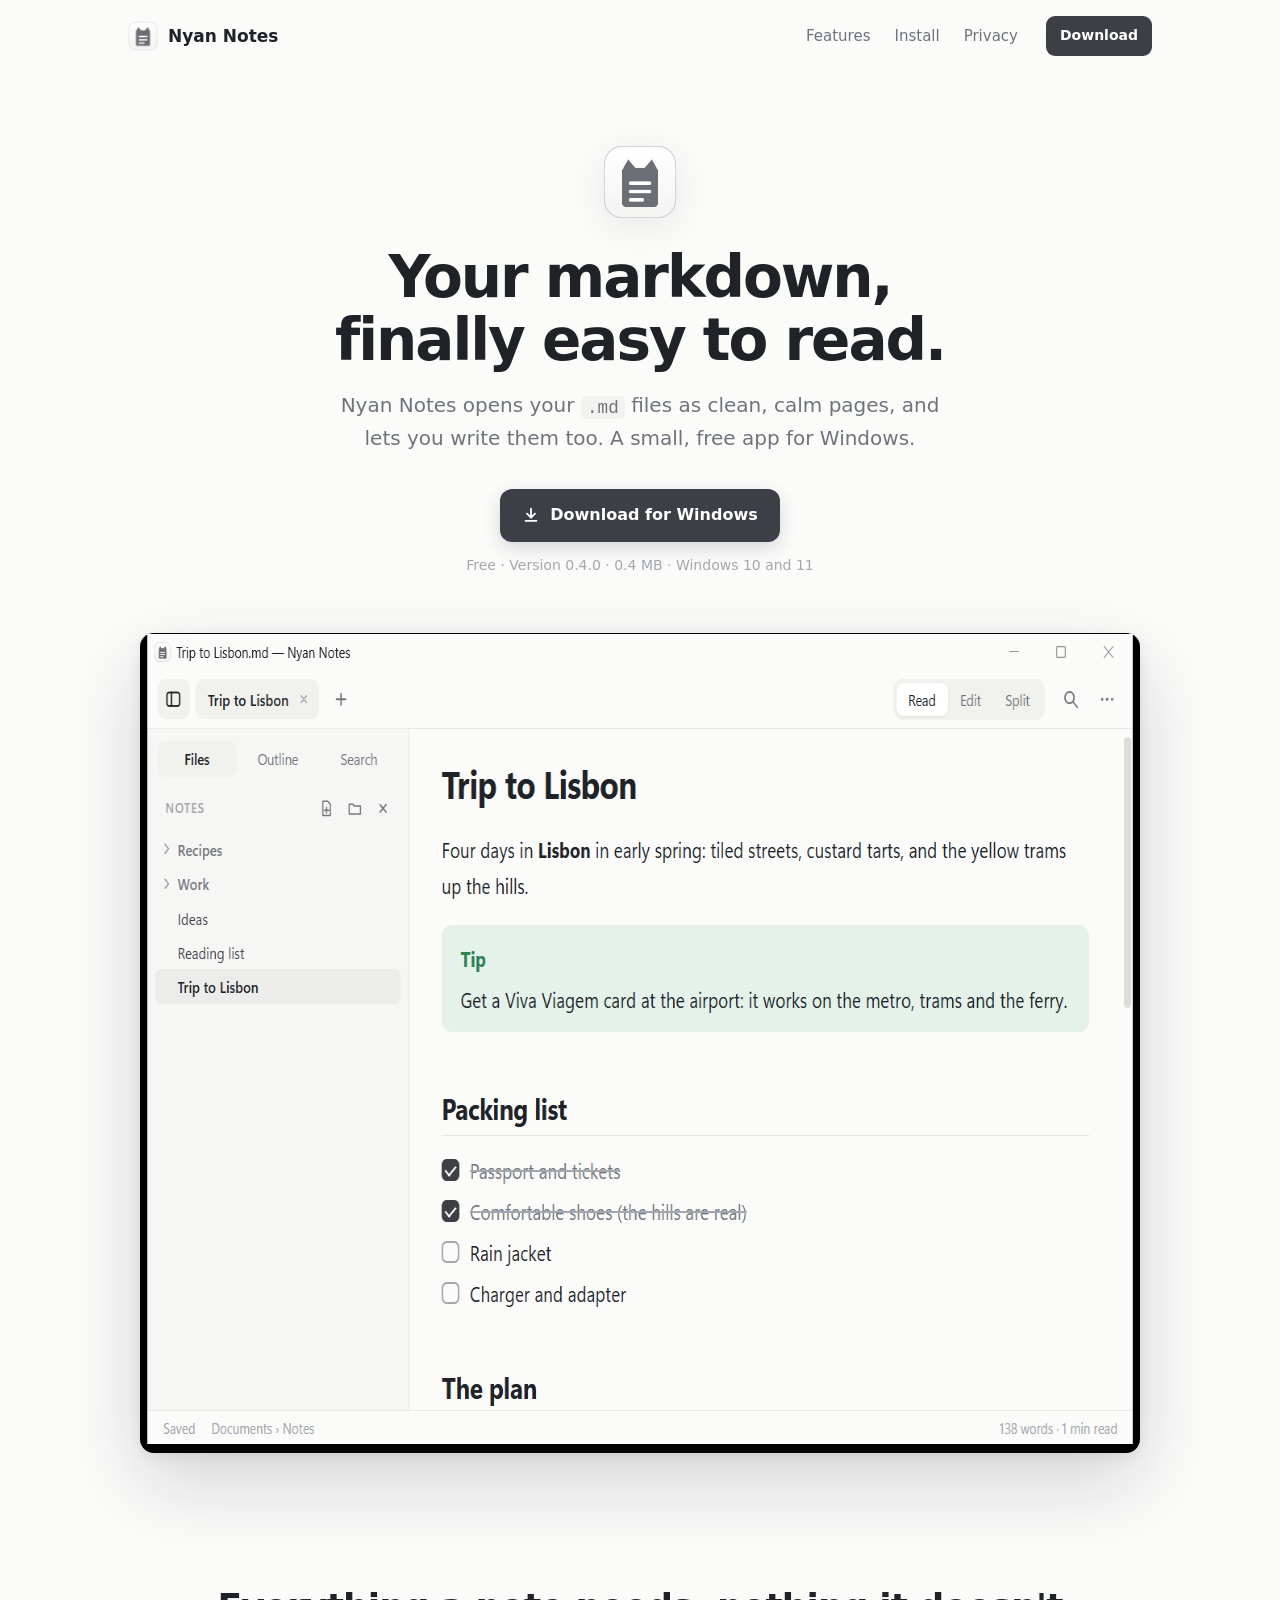
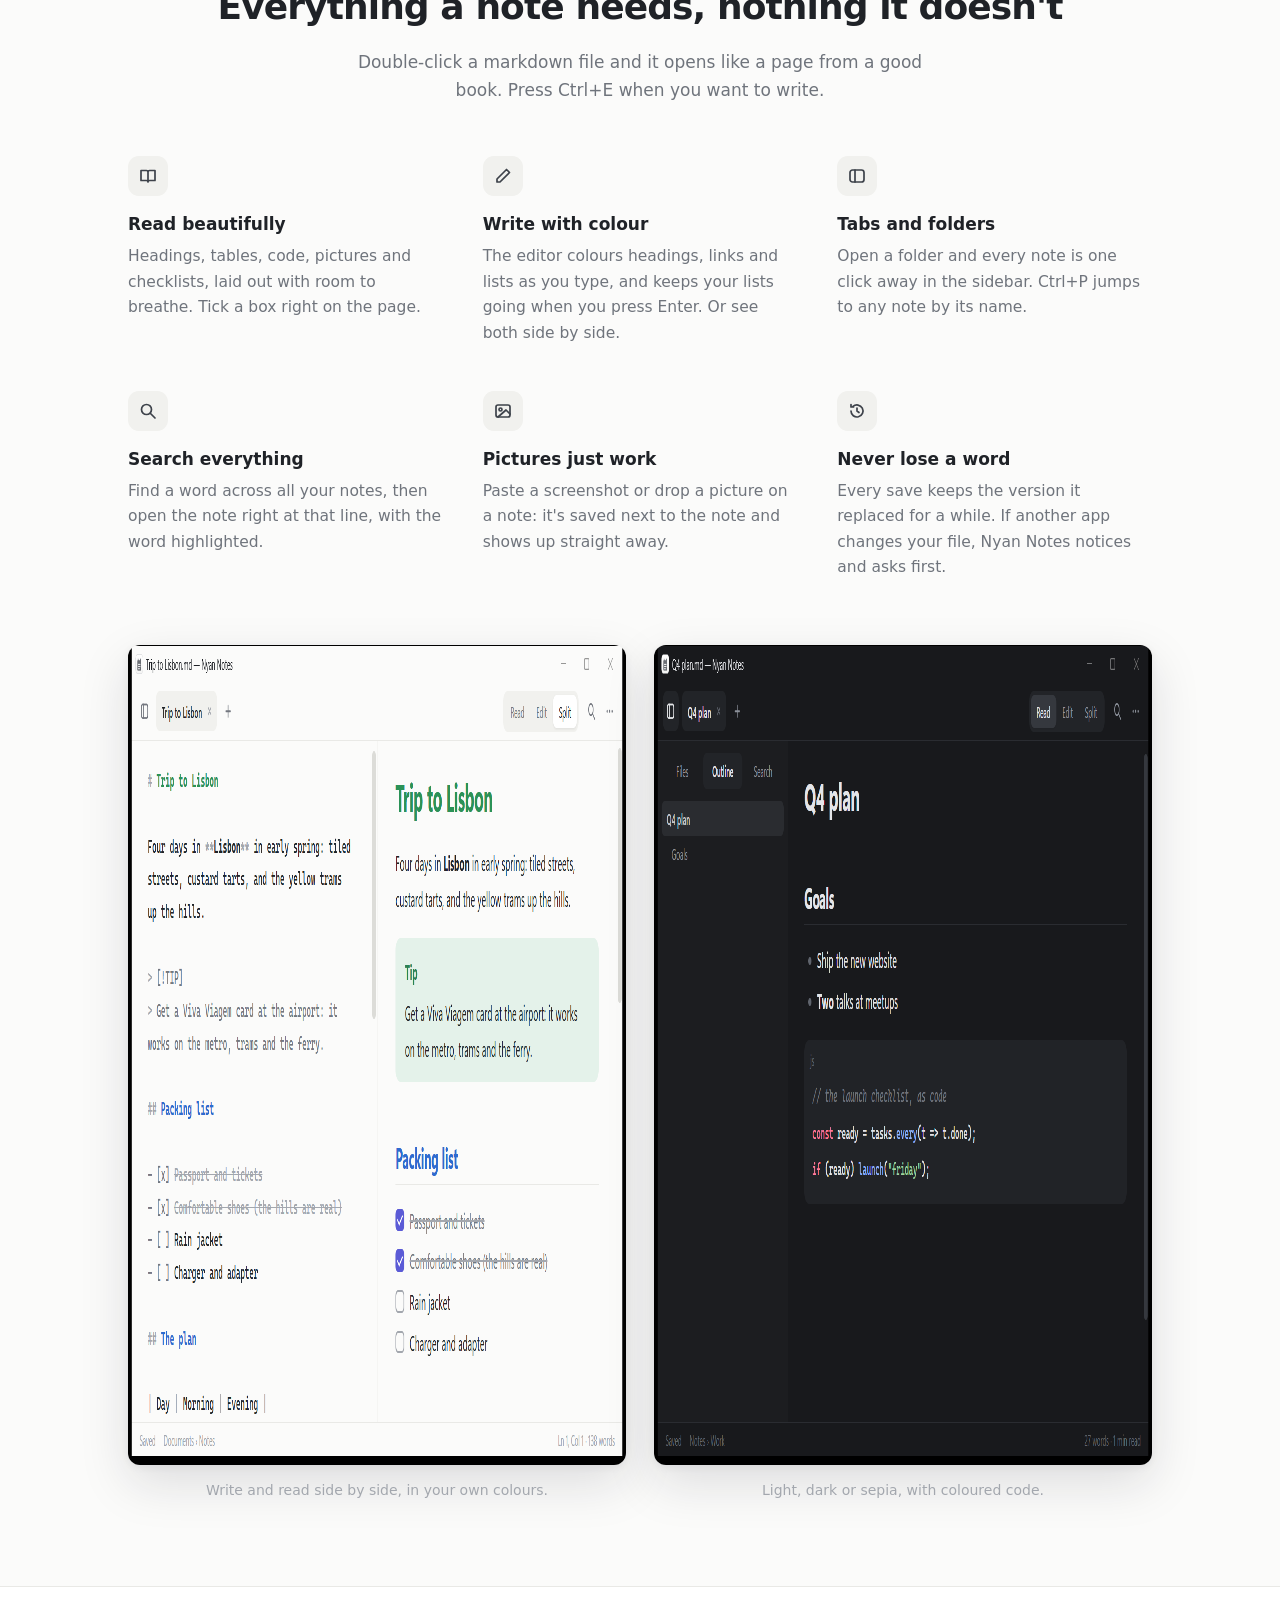
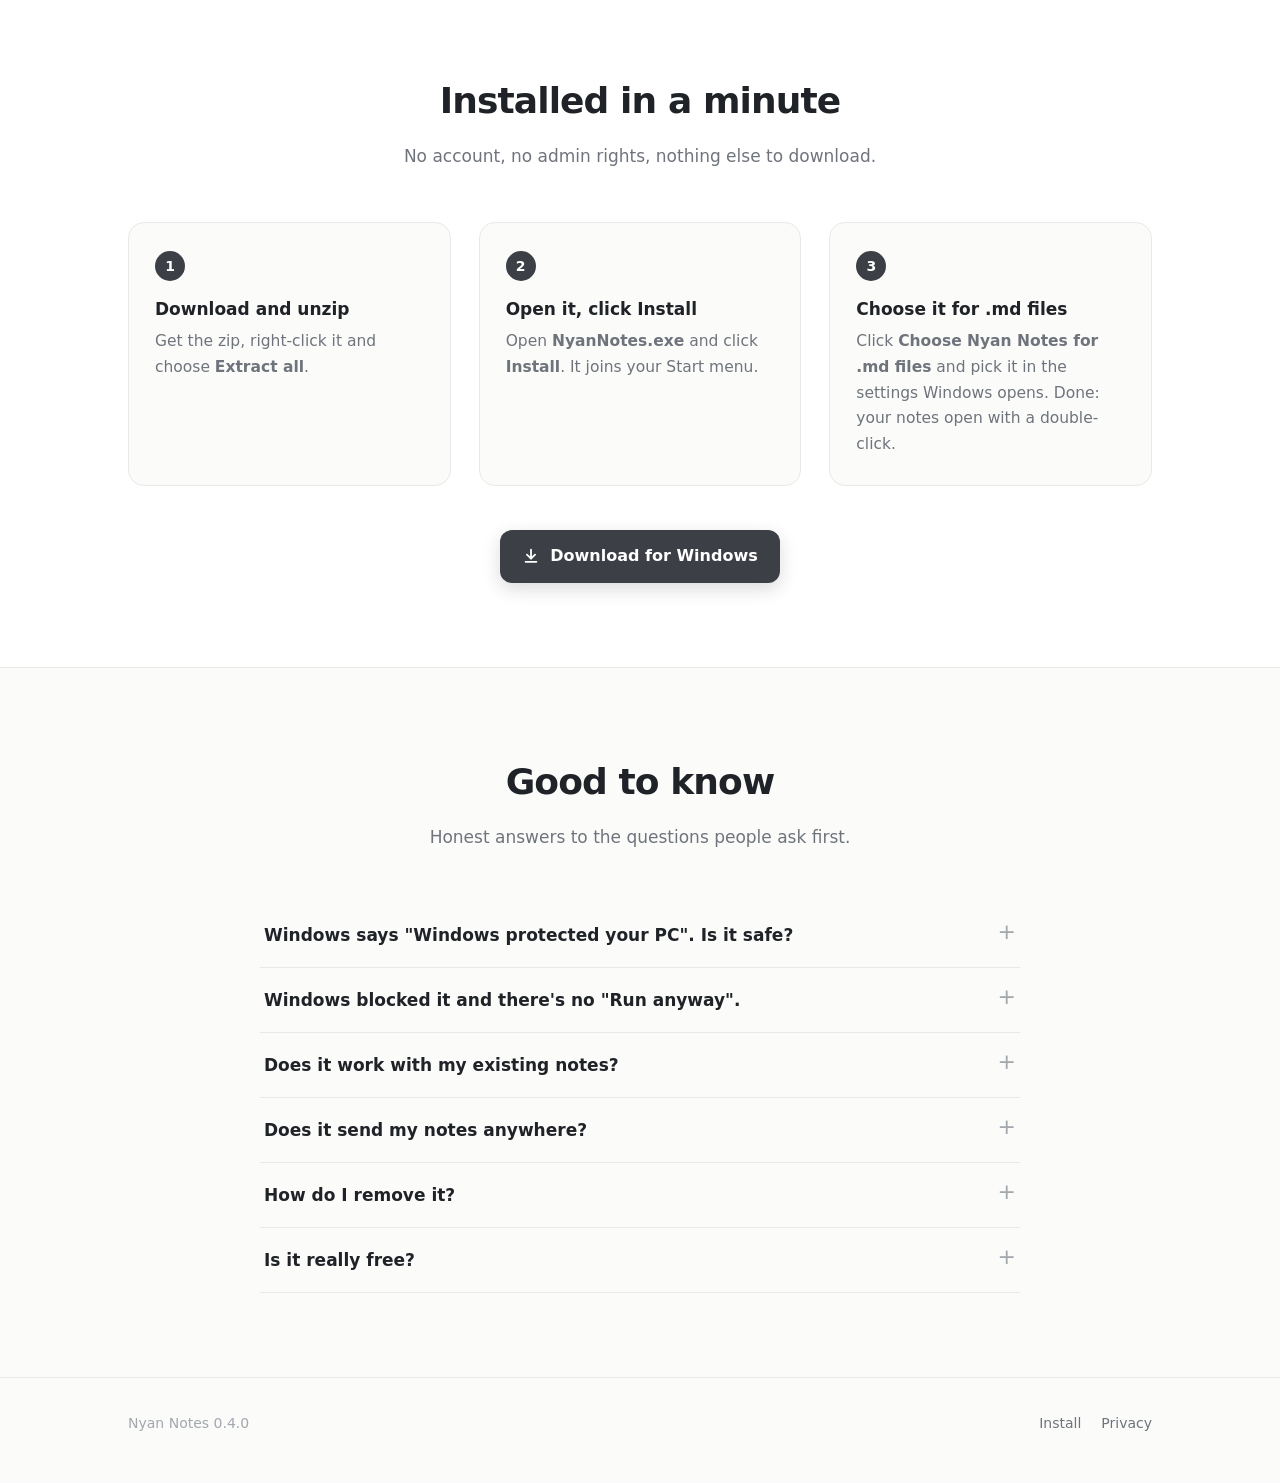
==== index.html @ 7611551a "Nyan Notes 0.4.0: the website and the download" ====
<!doctype html>
<html lang="en">
<head>
<meta charset="utf-8">
<meta name="viewport" content="width=device-width,initial-scale=1">
<title>Nyan Notes: read and write markdown, quietly</title>
<meta name="description" content="A free Windows app that opens your .md files as clean, readable pages, and lets you write them too. Tabs, folders, search, and nothing to sign up for.">
<link rel="icon" href="assets/icon.png">
<link rel="stylesheet" href="style.css">
</head>
<body>
<header class="wrap nav">
  <a class="brand" href="./"><img src="assets/icon.png" alt="">Nyan Notes</a>
  <nav><a href="#features">Features</a><a href="#install">Install</a><a href="privacy.html">Privacy</a></nav>
  <a class="btn small" href="download/Nyan-Notes-0.4.0.zip">Download</a>
</header>

<main>
  <div class="wrap hero">
    <img class="logo" src="assets/icon.png" alt="">
    <h1>Your markdown,<br>finally easy to read.</h1>
    <p class="lead">Nyan Notes opens your <code>.md</code> files as clean, calm pages, and lets you write them too. A small, free app for Windows.</p>
    <a class="btn" href="download/Nyan-Notes-0.4.0.zip"><svg viewBox="0 0 20 20"><path d="M10 3v10M5.5 8.5L10 13l4.5-4.5M4 16.5h12"/></svg>Download for Windows</a>
    <div class="meta">Free · Version 0.4.0 · 0.4 MB · Windows 10 and 11</div>
    <img class="shot" src="assets/shot-read.png" alt="Nyan Notes showing a note called Trip to Lisbon, with a sidebar of notes" width="1240" height="820">
  </div>

  <section id="features">
    <div class="wrap">
      <h2>Everything a note needs, nothing it doesn't</h2>
      <p class="sub">Double-click a markdown file and it opens like a page from a good book. Press Ctrl+E when you want to write.</p>
      <div class="features">
        <div class="feature"><div class="ic"><svg viewBox="0 0 20 20"><path d="M3 4.5h5.5a1.5 1.5 0 0 1 1.5 1.5v10a1.5 1.5 0 0 0-1.5-1.5H3zM17 4.5h-5.5A1.5 1.5 0 0 0 10 6v10a1.5 1.5 0 0 1 1.5-1.5H17z"/></svg></div>
          <h3>Read beautifully</h3><p>Headings, tables, code, pictures and checklists, laid out with room to breathe. Tick a box right on the page.</p></div>
        <div class="feature"><div class="ic"><svg viewBox="0 0 20 20"><path d="M13.5 3.5l3 3L7 16H4v-3z"/></svg></div>
          <h3>Write with colour</h3><p>The editor colours headings, links and lists as you type, and keeps your lists going when you press Enter. Or see both side by side.</p></div>
        <div class="feature"><div class="ic"><svg viewBox="0 0 20 20"><rect x="3" y="4" width="14" height="12" rx="2.5"/><path d="M8 4v12"/></svg></div>
          <h3>Tabs and folders</h3><p>Open a folder and every note is one click away in the sidebar. Ctrl+P jumps to any note by its name.</p></div>
        <div class="feature"><div class="ic"><svg viewBox="0 0 20 20"><circle cx="8.5" cy="8.5" r="5"/><path d="M12.5 12.5L17 17"/></svg></div>
          <h3>Search everything</h3><p>Find a word across all your notes, then open the note right at that line, with the word highlighted.</p></div>
        <div class="feature"><div class="ic"><svg viewBox="0 0 20 20"><rect x="3" y="4" width="14" height="12" rx="2"/><circle cx="7.5" cy="8.5" r="1.5"/><path d="M17 13l-4-4-8 7"/></svg></div>
          <h3>Pictures just work</h3><p>Paste a screenshot or drop a picture on a note: it's saved next to the note and shows up straight away.</p></div>
        <div class="feature"><div class="ic"><svg viewBox="0 0 20 20"><path d="M4 10a6 6 0 1 0 2-4.5M4 3.5V6h2.5"/><path d="M10 7v3l2 1.5"/></svg></div>
          <h3>Never lose a word</h3><p>Every save keeps the version it replaced for a while. If another app changes your file, Nyan Notes notices and asks first.</p></div>
      </div>
      <div class="pair">
        <figure><img src="assets/shot-split.png" alt="Writing on the left, the finished page on the right, with green and blue headings" width="1240" height="820" loading="lazy"><figcaption>Write and read side by side, in your own colours.</figcaption></figure>
        <figure><img src="assets/shot-dark.png" alt="A note in the dark theme with a coloured code block and its outline" width="1240" height="820" loading="lazy"><figcaption>Light, dark or sepia, with coloured code.</figcaption></figure>
      </div>
    </div>
  </section>

  <section id="install" class="install">
    <div class="wrap">
      <h2>Installed in a minute</h2>
      <p class="sub">No account, no admin rights, nothing else to download.</p>
      <ol class="steps">
        <li><h3>Download and unzip</h3><p>Get the zip, right-click it and choose <b>Extract all</b>.</p></li>
        <li><h3>Open it, click Install</h3><p>Open <b>NyanNotes.exe</b> and click <b>Install</b>. It joins your Start menu.</p></li>
        <li><h3>Choose it for .md files</h3><p>Click <b>Choose Nyan Notes for .md files</b> and pick it in the settings Windows opens. Done: your notes open with a double-click.</p></li>
      </ol>
      <div class="center"><a class="btn" href="download/Nyan-Notes-0.4.0.zip"><svg viewBox="0 0 20 20"><path d="M10 3v10M5.5 8.5L10 13l4.5-4.5M4 16.5h12"/></svg>Download for Windows</a></div>
    </div>
  </section>

  <section id="questions">
    <div class="wrap">
      <h2>Good to know</h2>
      <p class="sub">Honest answers to the questions people ask first.</p>
      <div class="faq">
        <details><summary>Windows says "Windows protected your PC". Is it safe?</summary>
          <p>Windows shows that for new apps that aren't signed with a paid certificate yet, which is the case for Nyan Notes. Click <b>More info</b>, then <b>Run anyway</b>. You only need to do it once.</p></details>
        <details><summary>Windows blocked it and there's no "Run anyway".</summary>
          <p>That's Smart App Control, a stricter setting on some Windows 11 PCs. It blocks apps that aren't signed, and Nyan Notes isn't signed yet. We don't recommend turning it off just for this: Windows makes it hard to turn back on.</p></details>
        <details><summary>Does it work with my existing notes?</summary>
          <p>Yes. Nyan Notes reads and writes plain markdown files and keeps them exactly as they were: their encoding and their line endings. Obsidian-style <code>[[links]]</code> and <code>![[pictures]]</code> work too.</p></details>
        <details><summary>Does it send my notes anywhere?</summary>
          <p>No. There's no account, no cloud and no tracking. Your notes never leave your PC. <a href="privacy.html">Read the privacy page</a>.</p></details>
        <details><summary>How do I remove it?</summary>
          <p>Settings → Apps → Installed apps → Nyan Notes → Uninstall. Your notes stay where they are.</p></details>
        <details><summary>Is it really free?</summary>
          <p>Yes, free to download and use.</p></details>
      </div>
    </div>
  </section>
</main>

<footer>
  <div class="wrap">
    <span>Nyan Notes 0.4.0</span>
    <div class="right"><a href="#install">Install</a><a href="privacy.html">Privacy</a></div>
  </div>
</footer>
</body>
</html>
---- style.css ----
/* Nyan Notes website: the app's own look (grey on white, one quiet accent), lots of room. */
:root{
  --bg:#fbfbfa;--fg:#1f2227;--soft:#3d424a;--muted:#6f747c;--faint:#a3a7ae;--line:#e9e9e6;--panel:#fff;--hover:#f1f1ee;
  --accent:#3c3f45;--indigo:#5b5bd6;--code:#f2f2ef;
  --sans:"Segoe UI Variable Text","Segoe UI",system-ui,-apple-system,"Helvetica Neue",Arial,sans-serif;
  --mono:"Cascadia Mono",Consolas,ui-monospace,monospace;
}
*{box-sizing:border-box}
html{scroll-behavior:smooth}
body{margin:0;background:var(--bg);color:var(--fg);font:17px/1.65 var(--sans);-webkit-font-smoothing:antialiased}
a{color:inherit}
img{max-width:100%;display:block}
.wrap{max-width:1080px;margin:0 auto;padding:0 28px}
kbd{font:12px var(--sans);border:1px solid #dcdcd8;border-bottom-width:2px;border-radius:5px;padding:1px 6px;color:var(--soft);background:var(--panel);white-space:nowrap}
code{font:.88em var(--mono);background:var(--code);padding:.1em .35em;border-radius:5px}

/* top bar */
.nav{display:flex;align-items:center;gap:28px;height:72px}
.brand{display:flex;align-items:center;gap:10px;font-weight:650;text-decoration:none;font-size:17px}
.brand img{width:30px;height:30px}
.nav nav{display:flex;gap:24px;margin-left:auto;font-size:15px}
.nav nav a{text-decoration:none;color:var(--muted)}
.nav nav a:hover{color:var(--fg)}

/* buttons */
.btn{display:inline-flex;align-items:center;gap:10px;padding:13px 22px;border-radius:12px;background:var(--accent);color:#fff;text-decoration:none;font-weight:600;font-size:16px;transition:transform .12s,box-shadow .12s;box-shadow:0 6px 18px rgba(30,30,40,.16)}
.btn:hover{transform:translateY(-1px);box-shadow:0 10px 26px rgba(30,30,40,.2)}
.btn svg{width:18px;height:18px;fill:none;stroke:currentColor;stroke-width:2;stroke-linecap:round;stroke-linejoin:round}
.btn.small{padding:8px 14px;font-size:14px;border-radius:9px;box-shadow:none}
.meta{color:var(--faint);font-size:14px;margin-top:12px}

/* hero */
.hero{text-align:center;padding:72px 0 40px}
.hero .logo{width:76px;height:76px;margin:0 auto 26px;filter:drop-shadow(0 8px 20px rgba(0,0,0,.08))}
.hero h1{font-size:clamp(36px,6vw,58px);line-height:1.08;letter-spacing:-.035em;margin:0 0 18px;font-weight:700}
.hero p.lead{font-size:clamp(17px,2.2vw,20px);color:var(--muted);max-width:620px;margin:0 auto 34px}
.shot{margin:56px auto 0;max-width:1000px;border-radius:14px;overflow:hidden;box-shadow:0 30px 80px rgba(20,20,40,.16),0 4px 14px rgba(20,20,40,.08)}

/* sections */
section{padding:84px 0}
section h2{font-size:clamp(26px,3.6vw,36px);letter-spacing:-.025em;margin:0 0 12px;font-weight:700;text-align:center}
section .sub{color:var(--muted);text-align:center;max-width:600px;margin:0 auto 52px}
.features{display:grid;grid-template-columns:repeat(3,1fr);gap:44px 40px}
.feature h3{font-size:17px;margin:14px 0 6px;font-weight:650}
.feature p{margin:0;color:var(--muted);font-size:15.5px}
.feature .ic{width:40px;height:40px;border-radius:11px;background:var(--hover);display:grid;place-items:center}
.feature .ic svg{width:20px;height:20px;fill:none;stroke:var(--soft);stroke-width:1.7;stroke-linecap:round;stroke-linejoin:round}
.pair{display:grid;grid-template-columns:1fr 1fr;gap:28px;margin-top:64px}
.pair figure{margin:0}
.pair img{border-radius:12px;box-shadow:0 18px 50px rgba(20,20,40,.13),0 2px 8px rgba(20,20,40,.06)}
.pair figcaption{color:var(--faint);font-size:14px;text-align:center;margin-top:14px}

/* install */
.install{background:var(--panel);border-top:1px solid var(--line);border-bottom:1px solid var(--line)}
.steps{display:grid;grid-template-columns:repeat(3,1fr);gap:28px;counter-reset:s;margin:0;padding:0;list-style:none}
.steps li{position:relative;padding:28px 26px;border:1px solid var(--line);border-radius:16px;background:var(--bg)}
.steps li::before{counter-increment:s;content:counter(s);display:grid;place-items:center;width:30px;height:30px;border-radius:50%;background:var(--accent);color:#fff;font-weight:650;font-size:14px;margin-bottom:14px}
.steps h3{margin:0 0 6px;font-size:17px}
.steps p{margin:0;color:var(--muted);font-size:15.5px}
.center{text-align:center;margin-top:44px}

/* questions */
.faq{max-width:760px;margin:0 auto}
.faq details{border-bottom:1px solid var(--line);padding:18px 4px}
.faq summary{cursor:pointer;font-weight:600;list-style:none;display:flex;justify-content:space-between;gap:16px}
.faq summary::-webkit-details-marker{display:none}
.faq summary::after{content:"+";color:var(--faint);font-weight:400;font-size:22px;line-height:1}
.faq details[open] summary::after{content:"−"}
.faq details p{color:var(--muted);margin:12px 0 0;font-size:15.5px}

/* footer */
footer{border-top:1px solid var(--line);padding:34px 0 48px;color:var(--faint);font-size:14px}
footer .wrap{display:flex;gap:20px;flex-wrap:wrap;align-items:center}
footer a{color:var(--muted);text-decoration:none}
footer a:hover{color:var(--fg)}
footer .right{margin-left:auto;display:flex;gap:20px}

/* the privacy page */
.page{max-width:720px;margin:0 auto;padding:48px 28px 80px}
.page h1{font-size:40px;letter-spacing:-.03em;margin:0 0 8px}
.page .date{color:var(--faint);margin:0 0 40px}
.page h2{font-size:21px;margin:40px 0 8px}
.page p,.page li{color:var(--soft)}

@media (max-width:820px){
  .features,.steps,.pair{grid-template-columns:1fr}
  .nav nav{display:none}
  section{padding:64px 0}
}
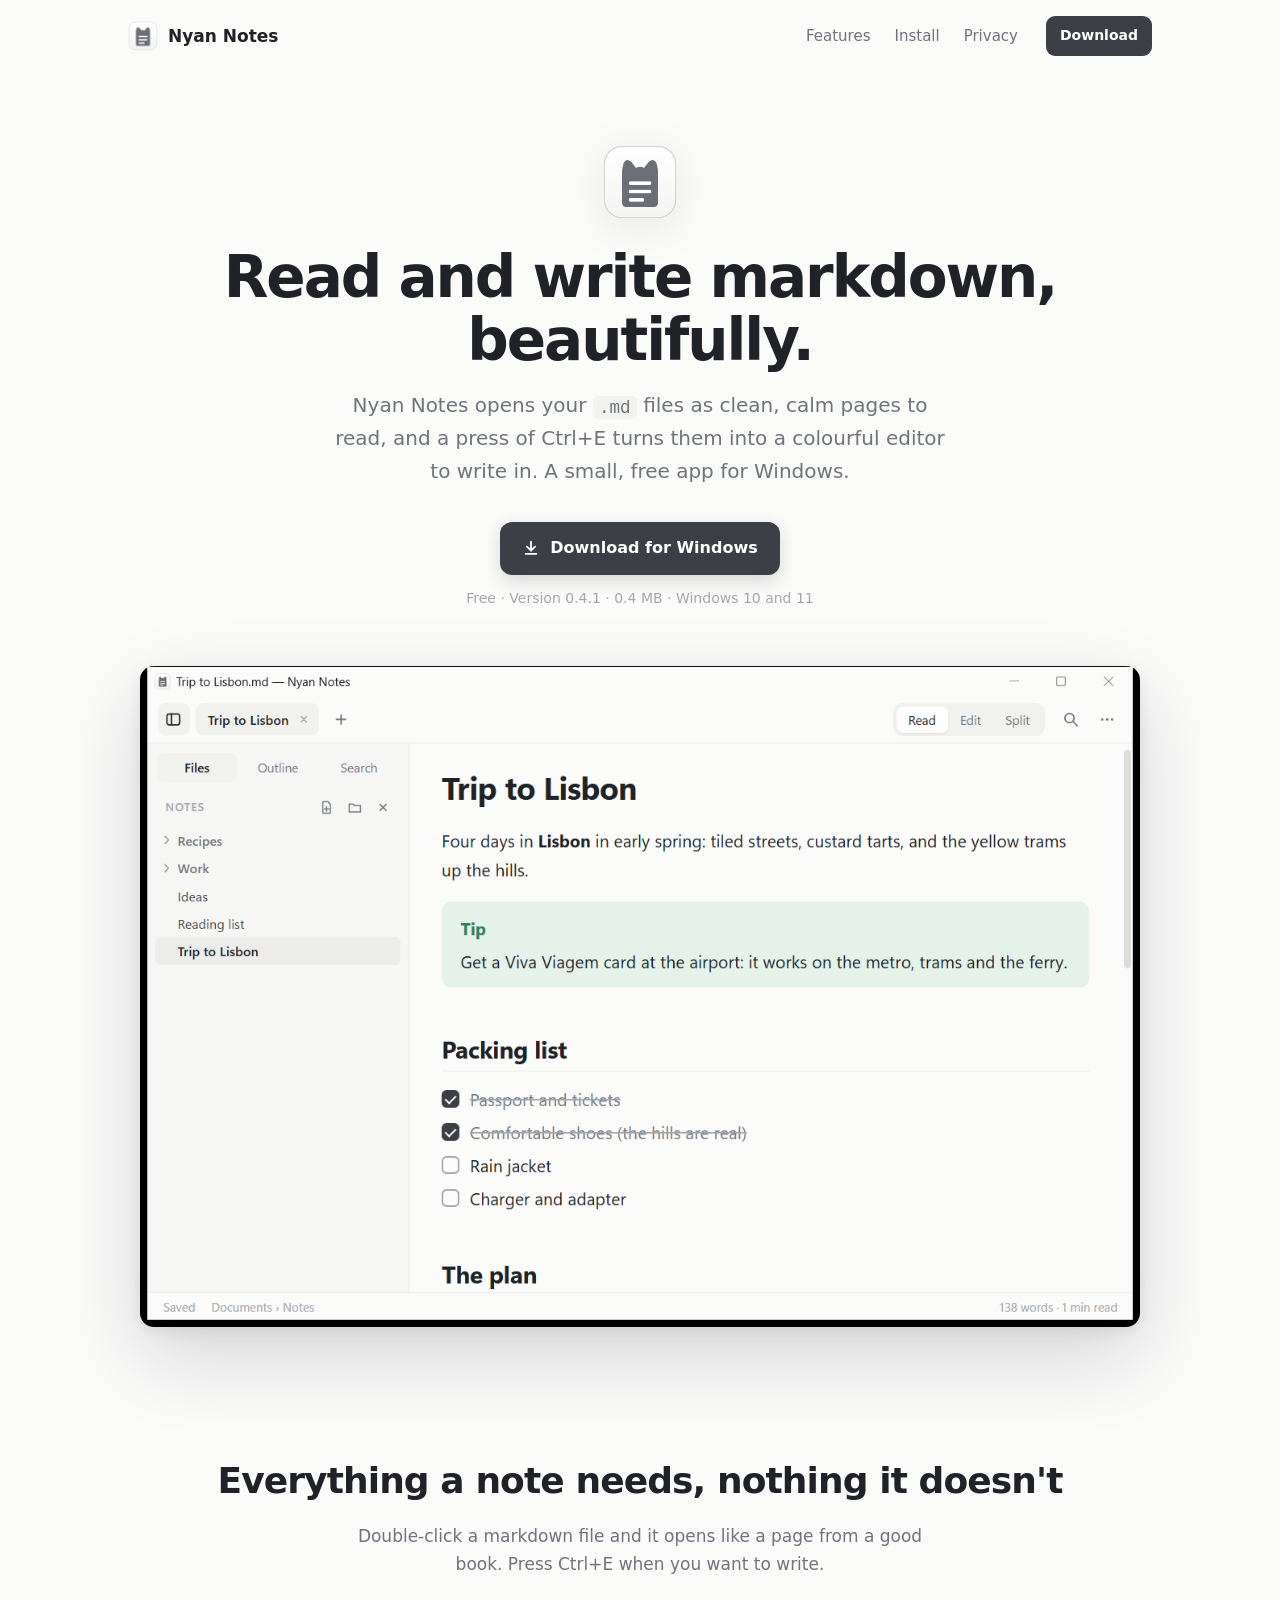
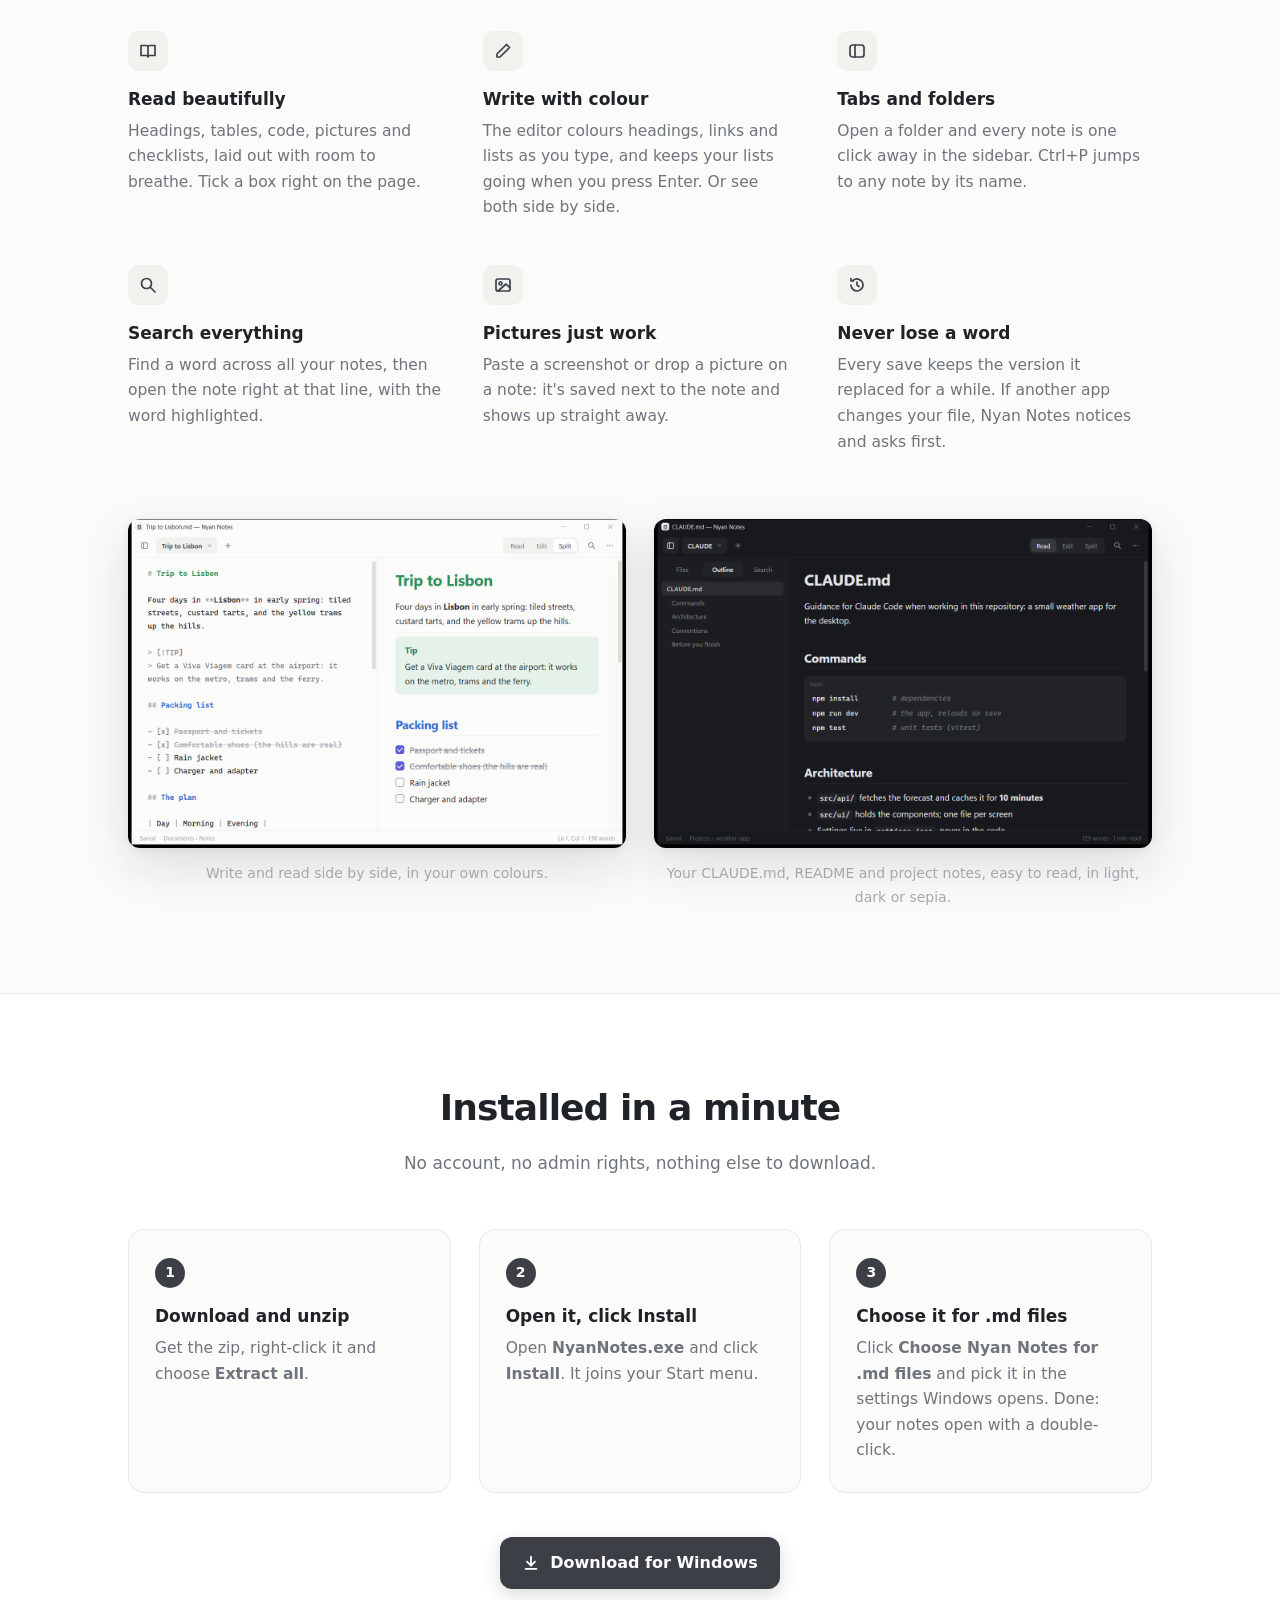
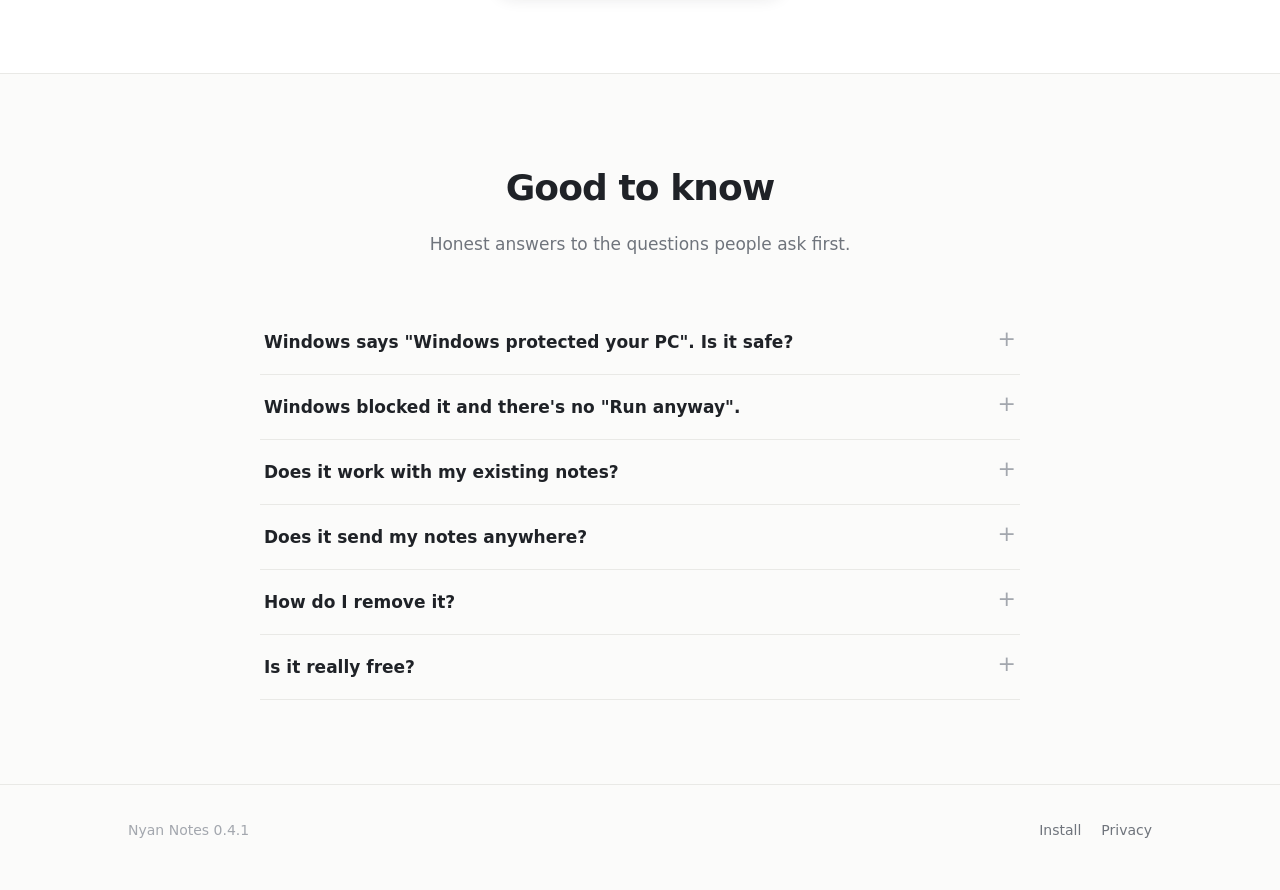
==== commit f866e4c6: "Nyan Notes 0.4.1" ====
--- a/index.html
+++ b/index.html
@@ -3,7 +3,7 @@
 <head>
 <meta charset="utf-8">
 <meta name="viewport" content="width=device-width,initial-scale=1">
-<title>Nyan Notes: read and write markdown, quietly</title>
+<title>Nyan Notes: read and write markdown, beautifully</title>
 <meta name="description" content="A free Windows app that opens your .md files as clean, readable pages, and lets you write them too. Tabs, folders, search, and nothing to sign up for.">
 <link rel="icon" href="assets/icon.png">
 <link rel="stylesheet" href="style.css">
@@ -12,16 +12,16 @@
 <header class="wrap nav">
   <a class="brand" href="./"><img src="assets/icon.png" alt="">Nyan Notes</a>
   <nav><a href="#features">Features</a><a href="#install">Install</a><a href="privacy.html">Privacy</a></nav>
-  <a class="btn small" href="download/Nyan-Notes-0.4.0.zip">Download</a>
+  <a class="btn small" href="download/Nyan-Notes-0.4.1.zip">Download</a>
 </header>
 
 <main>
   <div class="wrap hero">
     <img class="logo" src="assets/icon.png" alt="">
-    <h1>Your markdown,<br>finally easy to read.</h1>
-    <p class="lead">Nyan Notes opens your <code>.md</code> files as clean, calm pages, and lets you write them too. A small, free app for Windows.</p>
-    <a class="btn" href="download/Nyan-Notes-0.4.0.zip"><svg viewBox="0 0 20 20"><path d="M10 3v10M5.5 8.5L10 13l4.5-4.5M4 16.5h12"/></svg>Download for Windows</a>
-    <div class="meta">Free · Version 0.4.0 · 0.4 MB · Windows 10 and 11</div>
+    <h1>Read and write markdown,<br>beautifully.</h1>
+    <p class="lead">Nyan Notes opens your <code>.md</code> files as clean, calm pages to read, and a press of Ctrl+E turns them into a colourful editor to write in. A small, free app for Windows.</p>
+    <a class="btn" href="download/Nyan-Notes-0.4.1.zip"><svg viewBox="0 0 20 20"><path d="M10 3v10M5.5 8.5L10 13l4.5-4.5M4 16.5h12"/></svg>Download for Windows</a>
+    <div class="meta">Free · Version 0.4.1 · 0.4 MB · Windows 10 and 11</div>
     <img class="shot" src="assets/shot-read.png" alt="Nyan Notes showing a note called Trip to Lisbon, with a sidebar of notes" width="1240" height="820">
   </div>
 
@@ -45,7 +45,7 @@
       </div>
       <div class="pair">
         <figure><img src="assets/shot-split.png" alt="Writing on the left, the finished page on the right, with green and blue headings" width="1240" height="820" loading="lazy"><figcaption>Write and read side by side, in your own colours.</figcaption></figure>
-        <figure><img src="assets/shot-dark.png" alt="A note in the dark theme with a coloured code block and its outline" width="1240" height="820" loading="lazy"><figcaption>Light, dark or sepia, with coloured code.</figcaption></figure>
+        <figure><img src="assets/shot-claude.png" alt="A CLAUDE.md project guide in the dark theme, with its outline and a coloured code block" width="1240" height="820" loading="lazy"><figcaption>Your CLAUDE.md, README and project notes, easy to read, in light, dark or sepia.</figcaption></figure>
       </div>
     </div>
   </section>
@@ -59,7 +59,7 @@
         <li><h3>Open it, click Install</h3><p>Open <b>NyanNotes.exe</b> and click <b>Install</b>. It joins your Start menu.</p></li>
         <li><h3>Choose it for .md files</h3><p>Click <b>Choose Nyan Notes for .md files</b> and pick it in the settings Windows opens. Done: your notes open with a double-click.</p></li>
       </ol>
-      <div class="center"><a class="btn" href="download/Nyan-Notes-0.4.0.zip"><svg viewBox="0 0 20 20"><path d="M10 3v10M5.5 8.5L10 13l4.5-4.5M4 16.5h12"/></svg>Download for Windows</a></div>
+      <div class="center"><a class="btn" href="download/Nyan-Notes-0.4.1.zip"><svg viewBox="0 0 20 20"><path d="M10 3v10M5.5 8.5L10 13l4.5-4.5M4 16.5h12"/></svg>Download for Windows</a></div>
     </div>
   </section>
 
@@ -87,7 +87,7 @@
 
 <footer>
   <div class="wrap">
-    <span>Nyan Notes 0.4.0</span>
+    <span>Nyan Notes 0.4.1</span>
     <div class="right"><a href="#install">Install</a><a href="privacy.html">Privacy</a></div>
   </div>
 </footer>
--- a/style.css
+++ b/style.css
@@ -9,7 +9,7 @@
 html{scroll-behavior:smooth}
 body{margin:0;background:var(--bg);color:var(--fg);font:17px/1.65 var(--sans);-webkit-font-smoothing:antialiased}
 a{color:inherit}
-img{max-width:100%;display:block}
+img{max-width:100%;height:auto;display:block} /* height:auto: the width/height attributes only reserve the shape; without it they stretch */
 .wrap{max-width:1080px;margin:0 auto;padding:0 28px}
 kbd{font:12px var(--sans);border:1px solid #dcdcd8;border-bottom-width:2px;border-radius:5px;padding:1px 6px;color:var(--soft);background:var(--panel);white-space:nowrap}
 code{font:.88em var(--mono);background:var(--code);padding:.1em .35em;border-radius:5px}
@@ -34,7 +34,7 @@
 .hero .logo{width:76px;height:76px;margin:0 auto 26px;filter:drop-shadow(0 8px 20px rgba(0,0,0,.08))}
 .hero h1{font-size:clamp(36px,6vw,58px);line-height:1.08;letter-spacing:-.035em;margin:0 0 18px;font-weight:700}
 .hero p.lead{font-size:clamp(17px,2.2vw,20px);color:var(--muted);max-width:620px;margin:0 auto 34px}
-.shot{margin:56px auto 0;max-width:1000px;border-radius:14px;overflow:hidden;box-shadow:0 30px 80px rgba(20,20,40,.16),0 4px 14px rgba(20,20,40,.08)}
+.shot{margin:56px auto 0;width:100%;max-width:1000px;border-radius:14px;overflow:hidden;box-shadow:0 30px 80px rgba(20,20,40,.16),0 4px 14px rgba(20,20,40,.08)}
 
 /* sections */
 section{padding:84px 0}
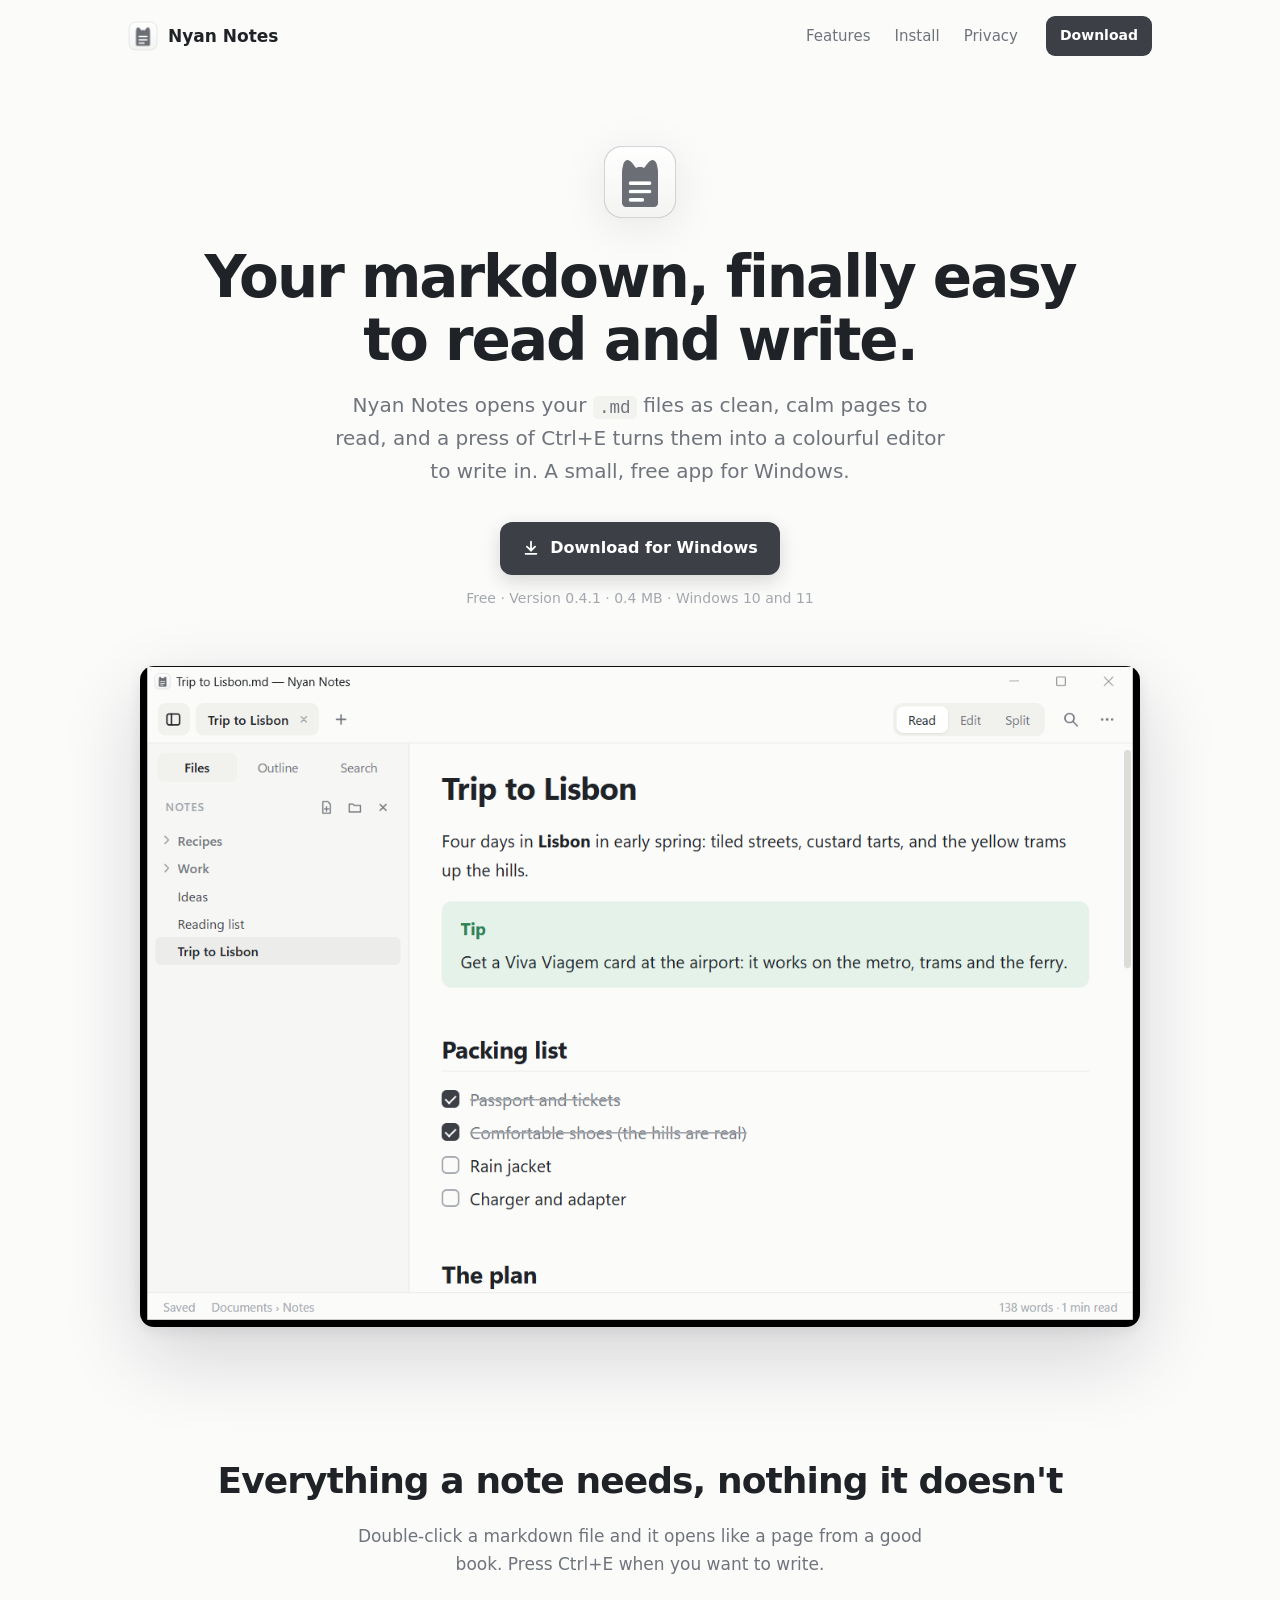
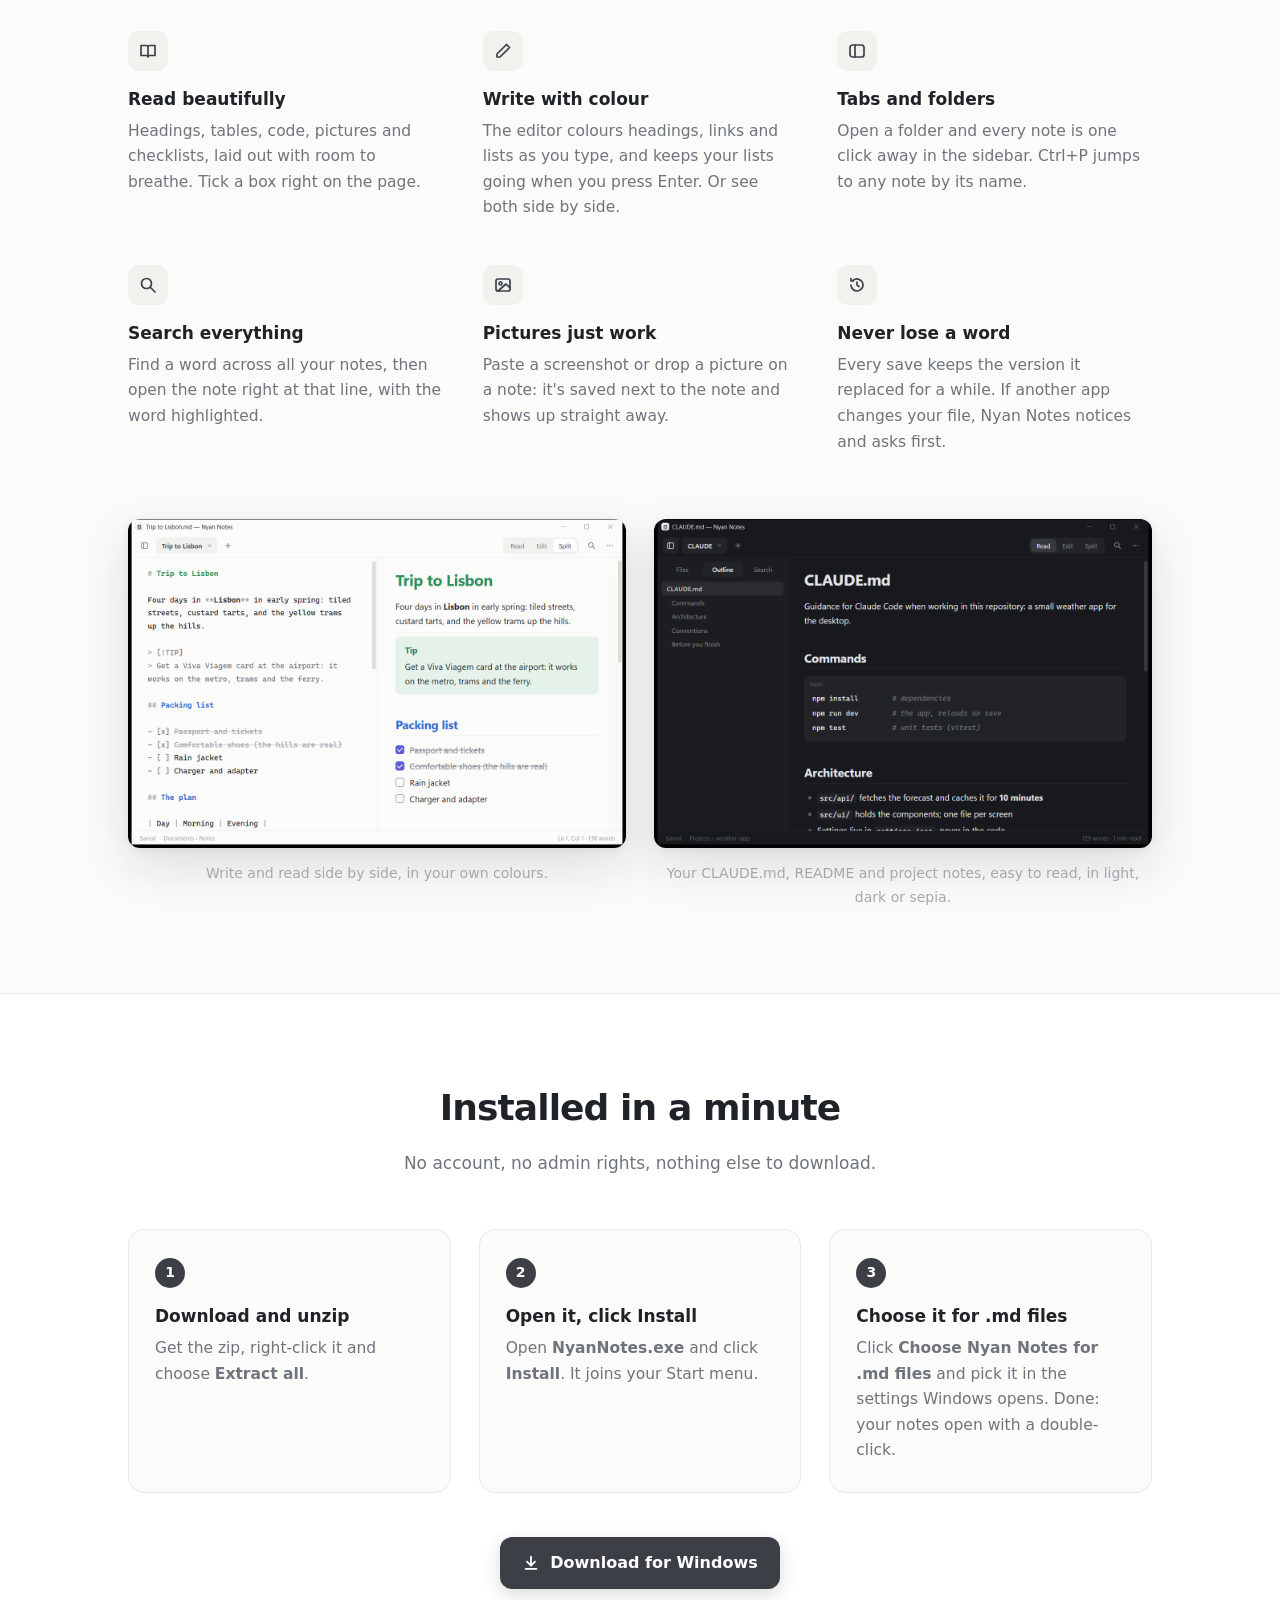
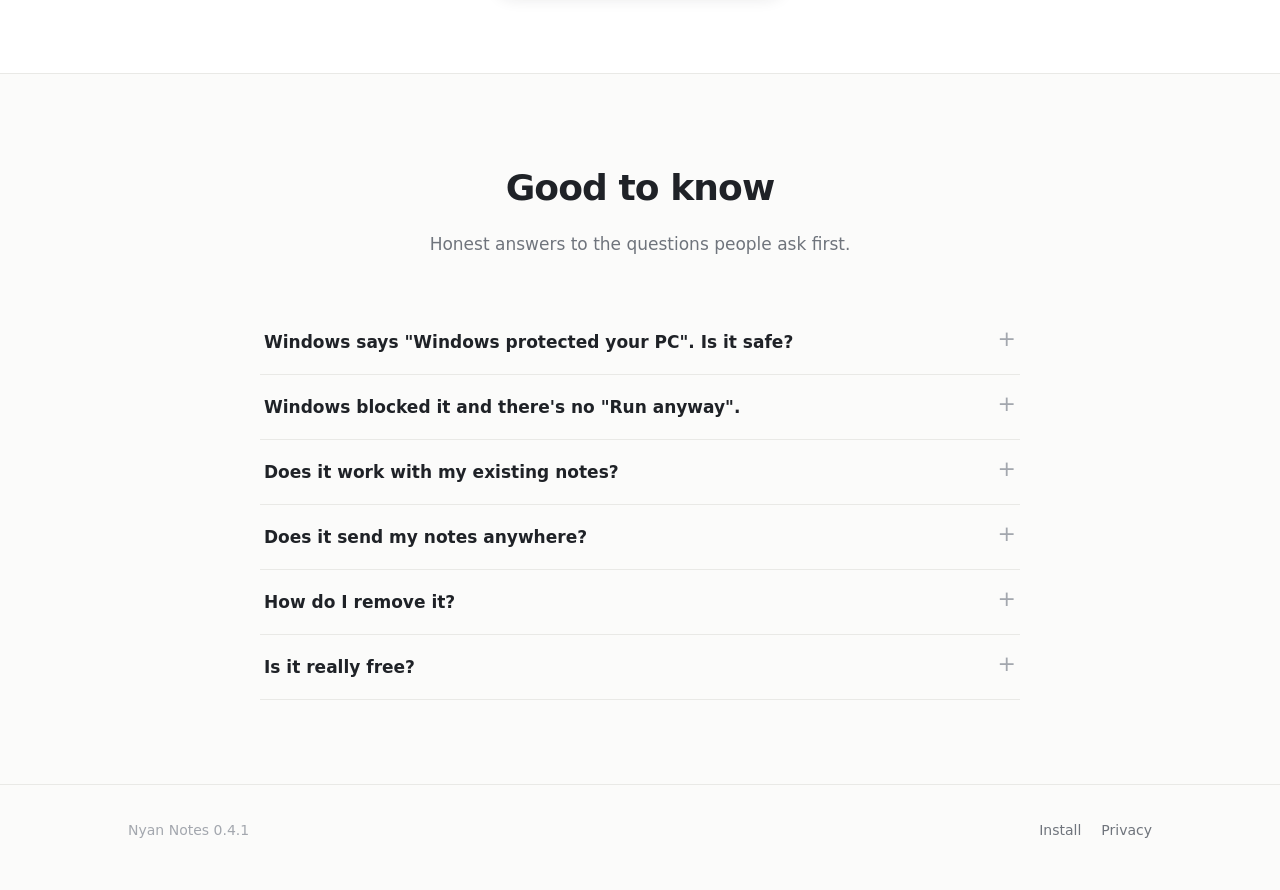
==== commit c079c812: "Nyan Notes 0.4.1" ====
--- a/index.html
+++ b/index.html
@@ -18,7 +18,7 @@
 <main>
   <div class="wrap hero">
     <img class="logo" src="assets/icon.png" alt="">
-    <h1>Read and write markdown,<br>beautifully.</h1>
+    <h1>Your markdown, finally easy<br>to read and write.</h1>
     <p class="lead">Nyan Notes opens your <code>.md</code> files as clean, calm pages to read, and a press of Ctrl+E turns them into a colourful editor to write in. A small, free app for Windows.</p>
     <a class="btn" href="download/Nyan-Notes-0.4.1.zip"><svg viewBox="0 0 20 20"><path d="M10 3v10M5.5 8.5L10 13l4.5-4.5M4 16.5h12"/></svg>Download for Windows</a>
     <div class="meta">Free · Version 0.4.1 · 0.4 MB · Windows 10 and 11</div>
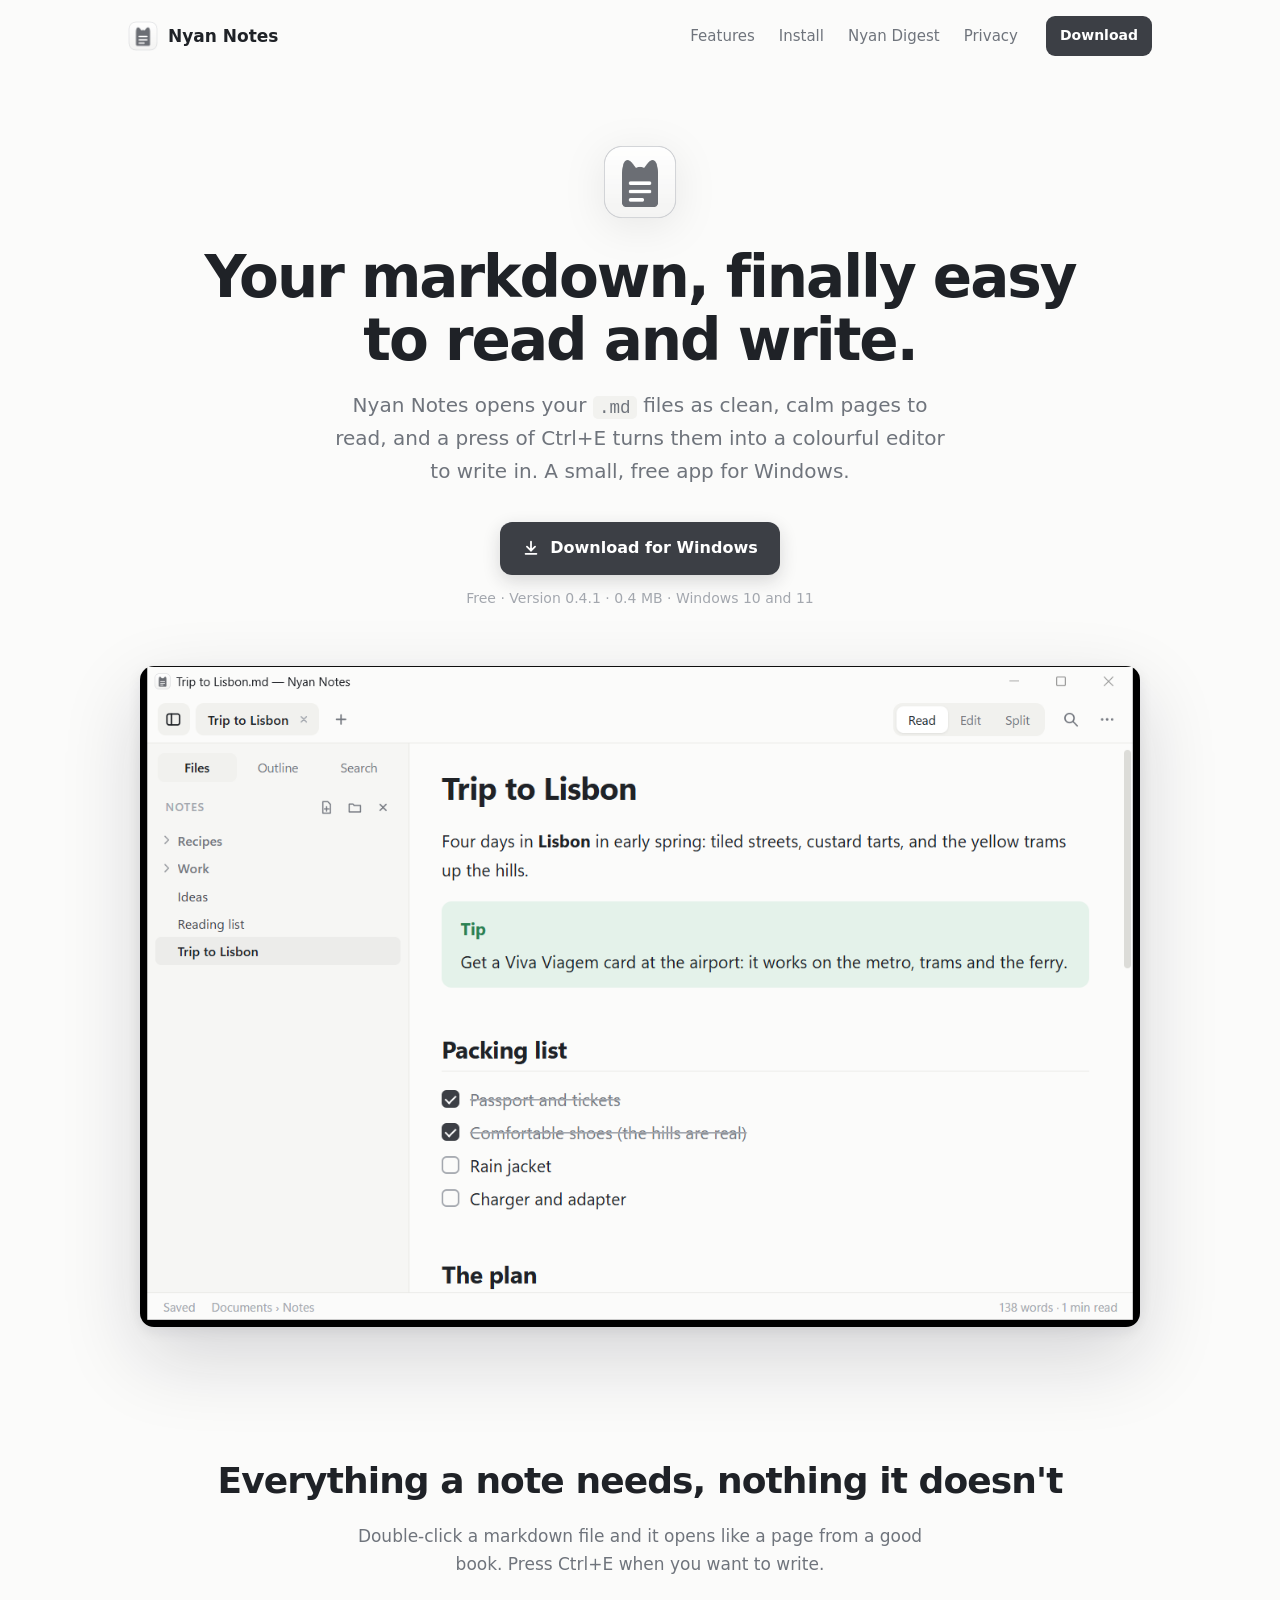
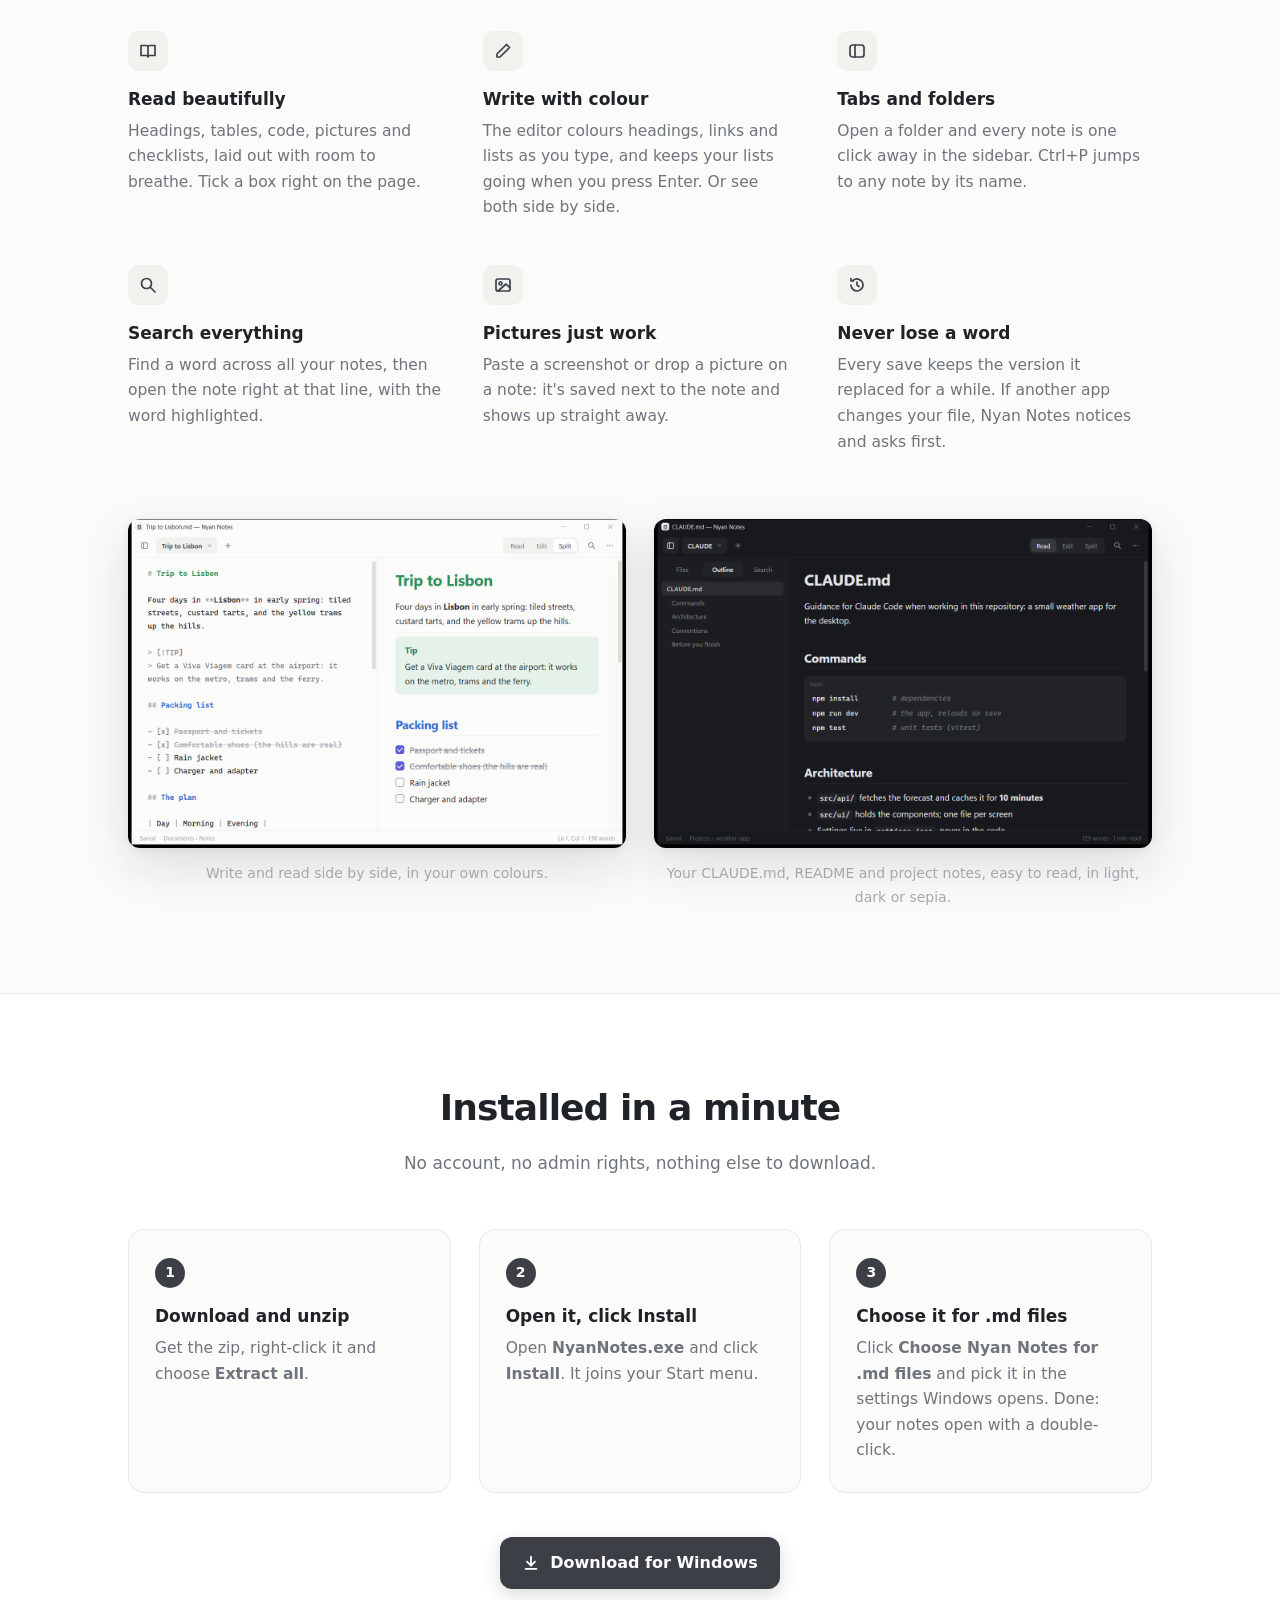
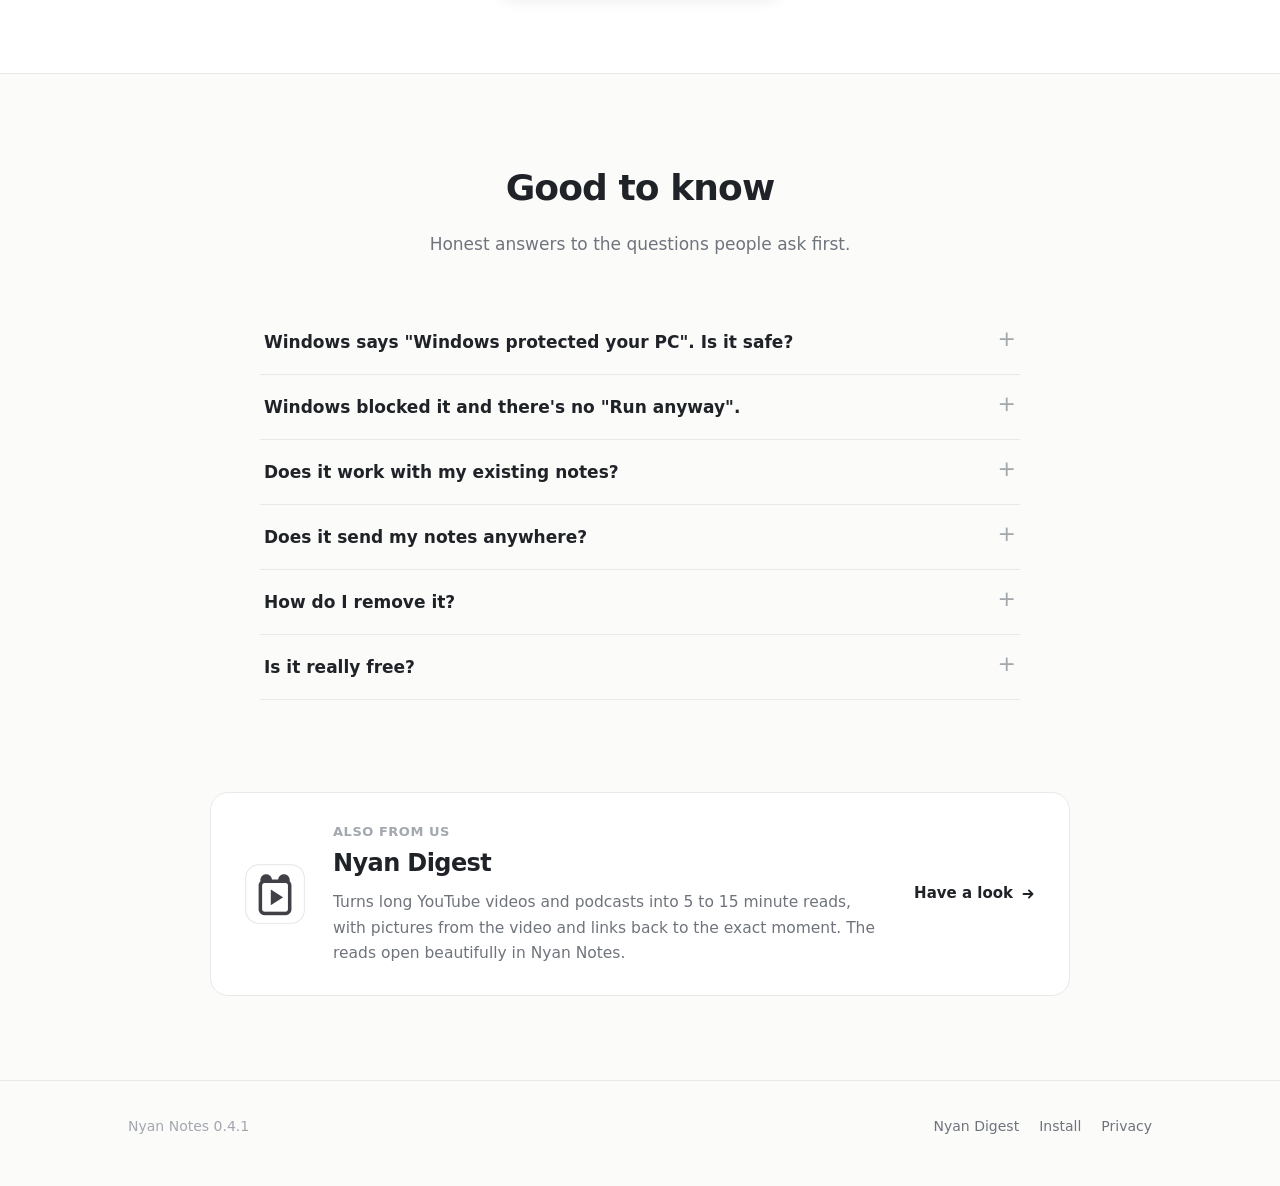
==== commit 43bd0773: "Nyan Notes 0.4.1" ====
--- a/index.html
+++ b/index.html
@@ -11,7 +11,7 @@
 <body>
 <header class="wrap nav">
   <a class="brand" href="./"><img src="assets/icon.png" alt="">Nyan Notes</a>
-  <nav><a href="#features">Features</a><a href="#install">Install</a><a href="privacy.html">Privacy</a></nav>
+  <nav><a href="#features">Features</a><a href="#install">Install</a><a href="https://nyan-notes.github.io/digest/">Nyan Digest</a><a href="privacy.html">Privacy</a></nav>
   <a class="btn small" href="download/Nyan-Notes-0.4.1.zip">Download</a>
 </header>
 
@@ -83,12 +83,25 @@
       </div>
     </div>
   </section>
+  <section id="digest" class="digest">
+    <div class="wrap">
+      <a class="digest-card" href="https://nyan-notes.github.io/digest/">
+        <img src="assets/digest-icon.png" alt="" width="64" height="64">
+        <div>
+          <div class="kicker">Also from us</div>
+          <h2>Nyan Digest</h2>
+          <p>Turns long YouTube videos and podcasts into 5 to 15 minute reads, with pictures from the video and links back to the exact moment. The reads open beautifully in Nyan Notes.</p>
+        </div>
+        <span class="go">Have a look <svg viewBox="0 0 20 20"><path d="M5 10h10M11 6l4 4-4 4"/></svg></span>
+      </a>
+    </div>
+  </section>
 </main>
 
 <footer>
   <div class="wrap">
     <span>Nyan Notes 0.4.1</span>
-    <div class="right"><a href="#install">Install</a><a href="privacy.html">Privacy</a></div>
+    <div class="right"><a href="https://nyan-notes.github.io/digest/">Nyan Digest</a><a href="#install">Install</a><a href="privacy.html">Privacy</a></div>
   </div>
 </footer>
 </body>
--- a/style.css
+++ b/style.css
@@ -87,3 +87,15 @@
   .nav nav{display:none}
   section{padding:64px 0}
 }
+
+/* Nyan Digest, the sister app */
+.digest{padding-top:8px}
+.digest-card{display:flex;align-items:center;gap:26px;max-width:860px;margin:0 auto;padding:28px 32px;border:1px solid var(--line);border-radius:18px;background:var(--panel);text-decoration:none;transition:box-shadow .15s,transform .15s}
+.digest-card:hover{box-shadow:0 14px 40px rgba(20,20,40,.1);transform:translateY(-1px)}
+.digest-card img{width:64px;height:64px;flex:none}
+.digest-card .kicker{color:var(--faint);font-size:13px;font-weight:600;letter-spacing:.04em;text-transform:uppercase}
+.digest-card h2{text-align:left;font-size:24px;margin:2px 0 6px}
+.digest-card p{margin:0;color:var(--muted);font-size:15.5px}
+.digest-card .go{flex:none;display:flex;align-items:center;gap:6px;font-weight:600;font-size:15px;white-space:nowrap}
+.digest-card .go svg{width:18px;height:18px;fill:none;stroke:currentColor;stroke-width:2;stroke-linecap:round;stroke-linejoin:round}
+@media (max-width:820px){ .digest-card{flex-direction:column;align-items:flex-start;gap:14px} }
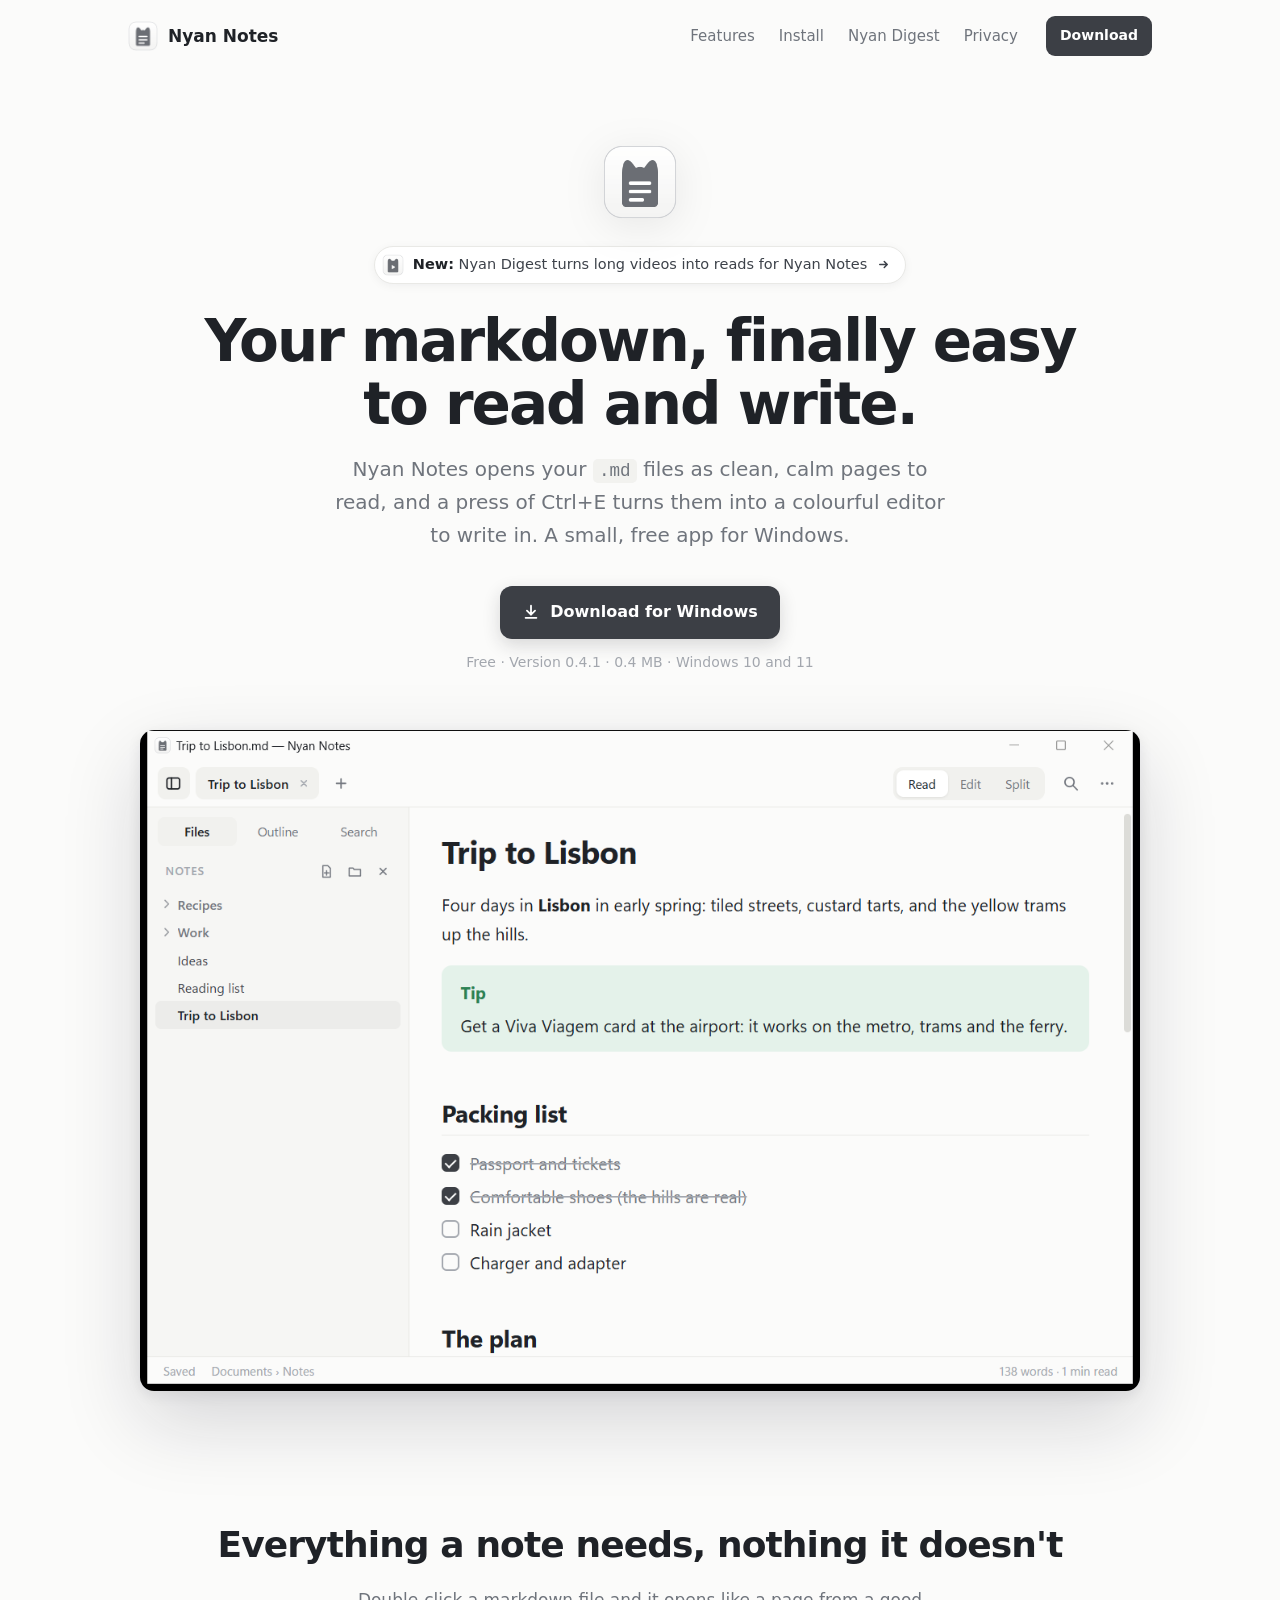
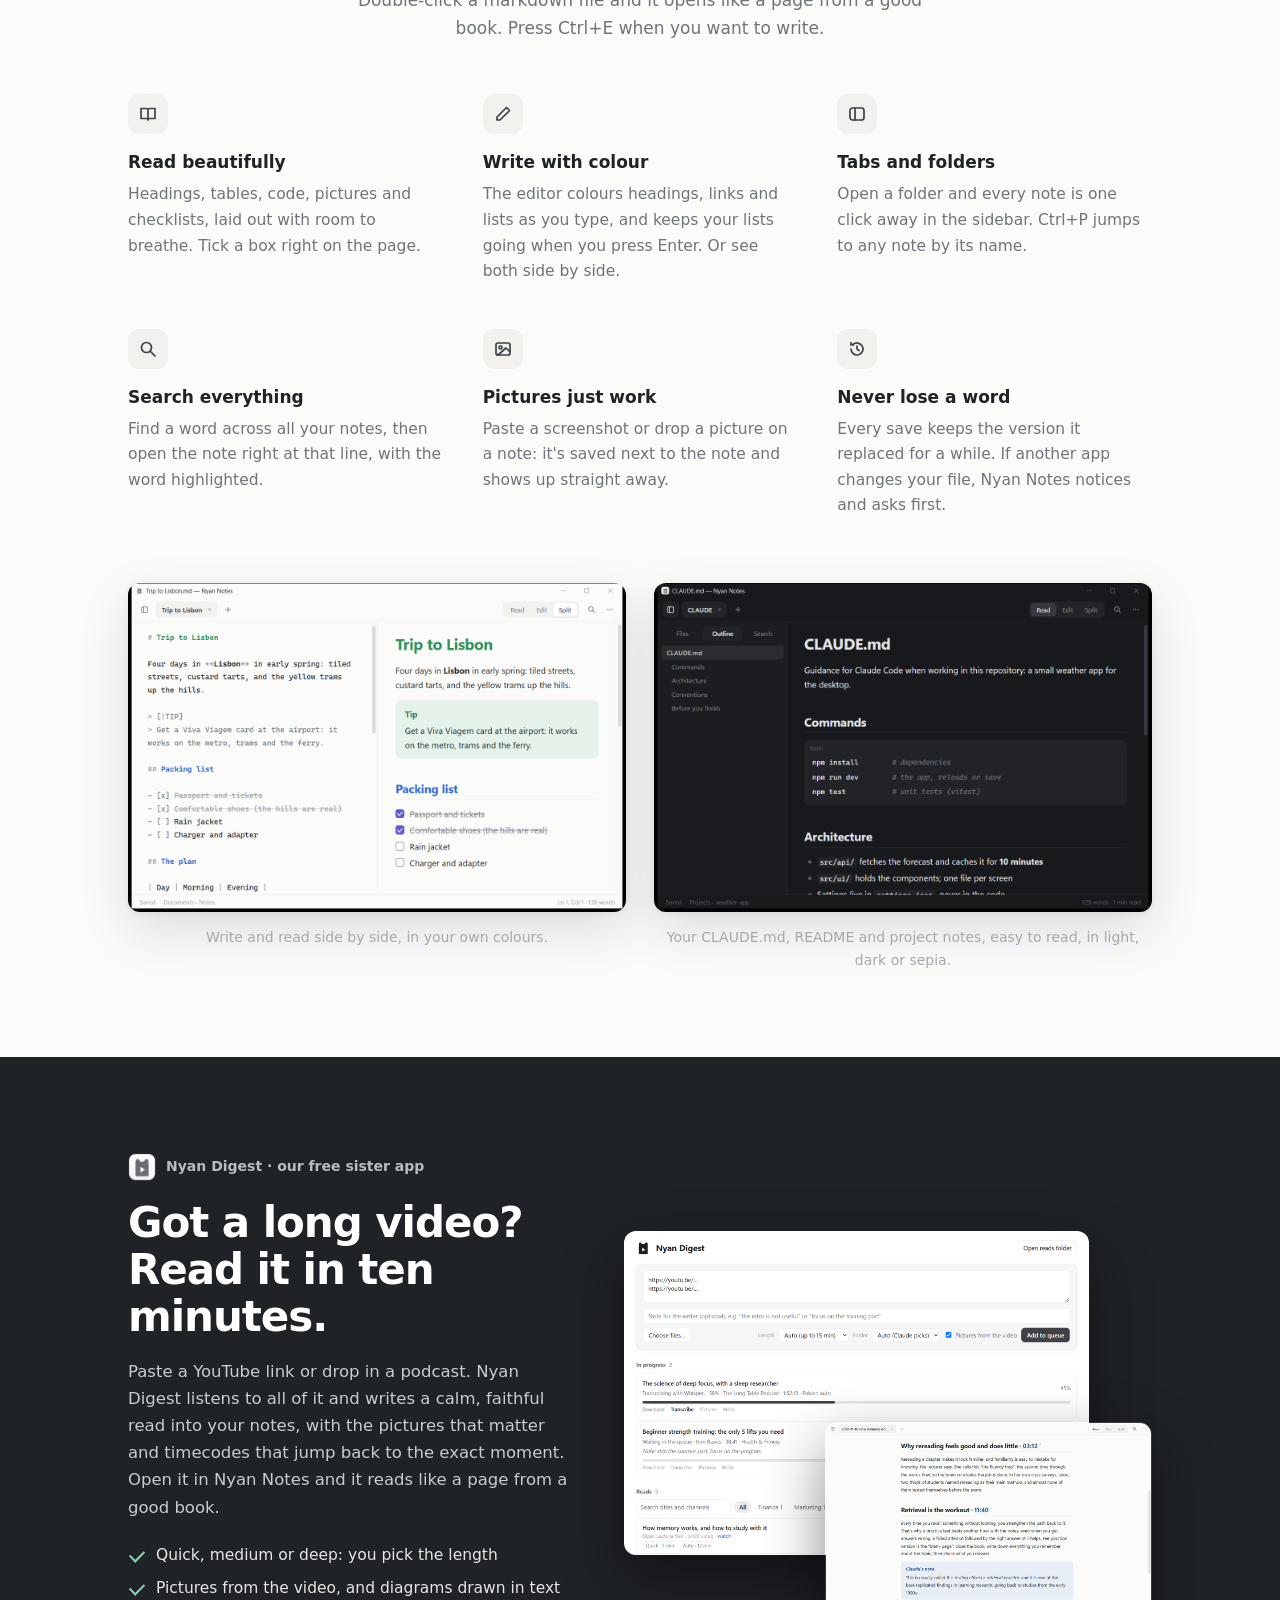
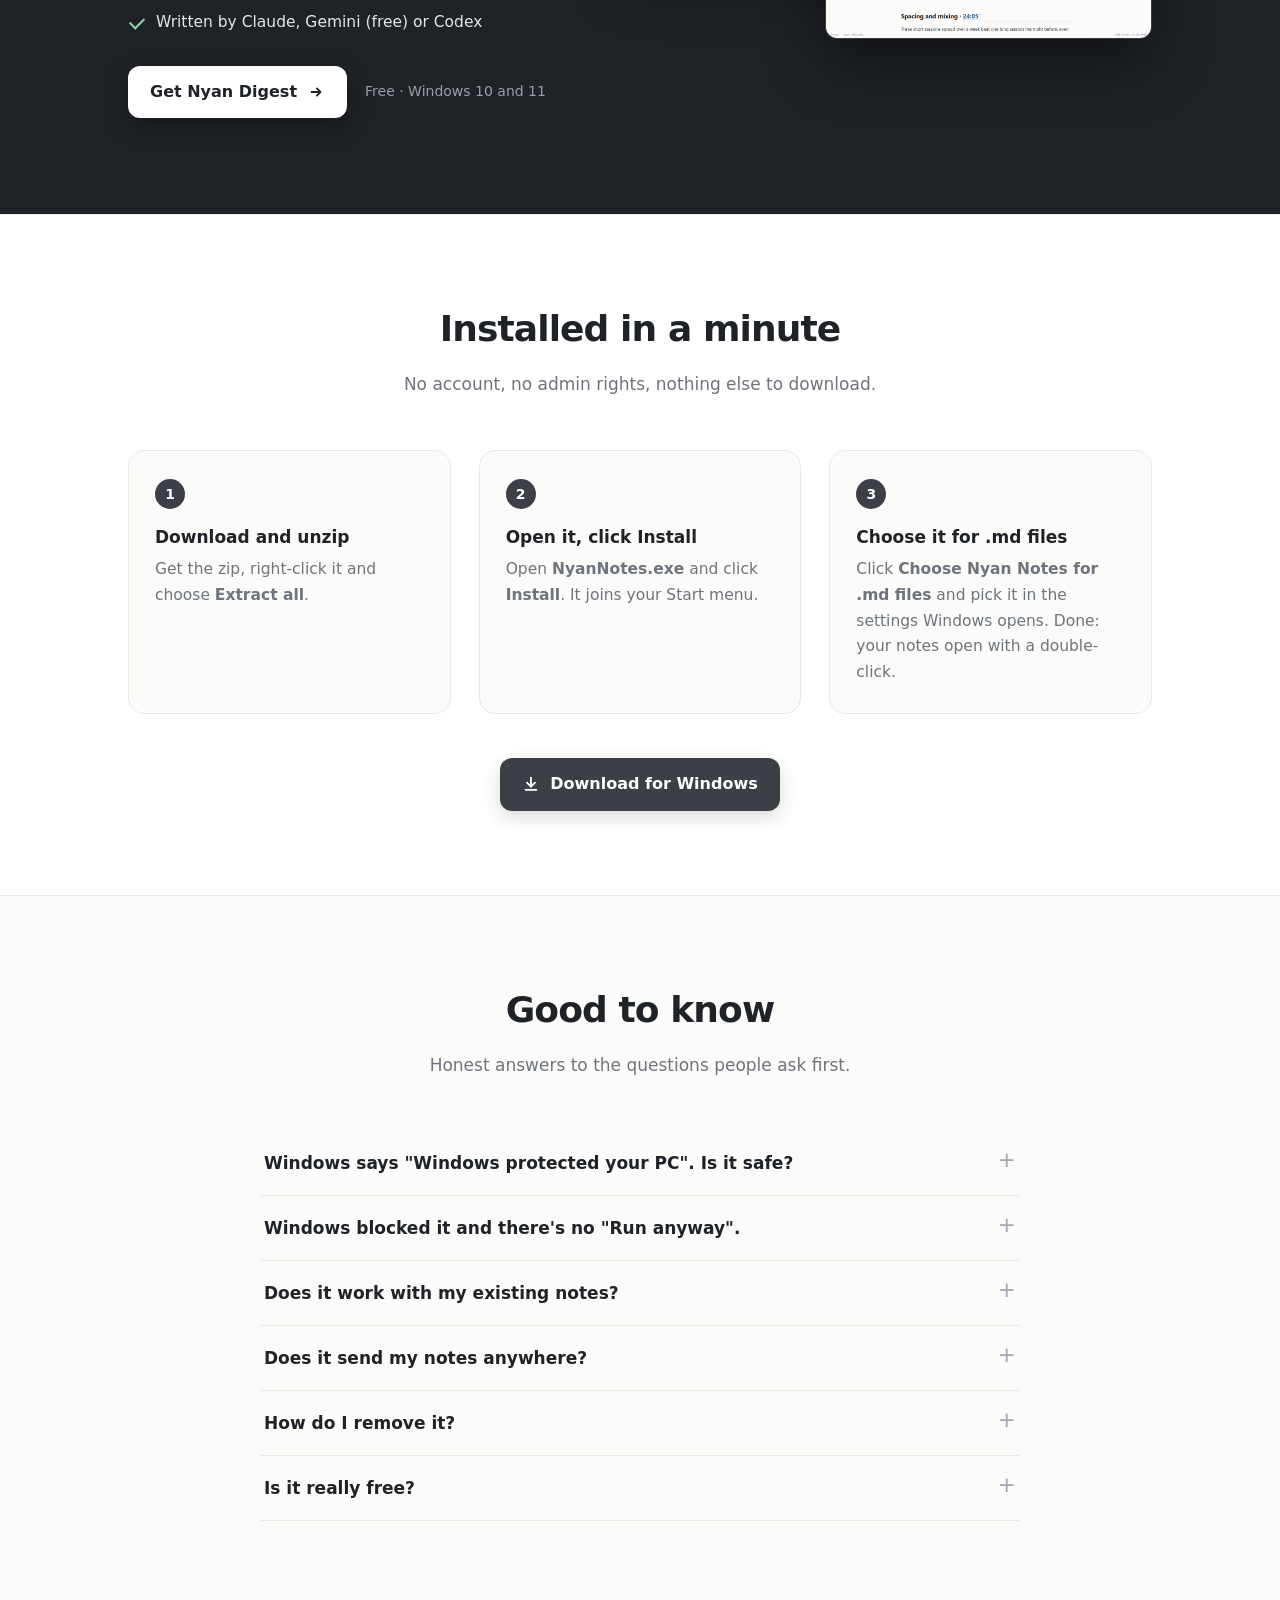
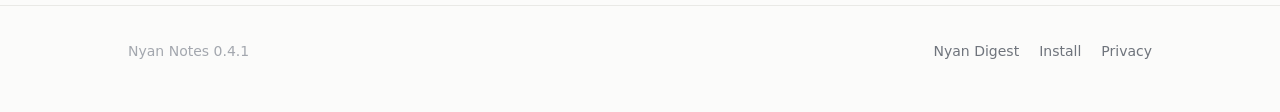
==== commit a66922c9: "Nyan Notes 0.4.1" ====
--- a/index.html
+++ b/index.html
@@ -18,6 +18,7 @@
 <main>
   <div class="wrap hero">
     <img class="logo" src="assets/icon.png" alt="">
+    <a class="announce" href="#digest"><img src="assets/digest-icon.png" alt="" width="20" height="20"><span><b>New:</b> Nyan Digest turns long videos into reads for Nyan Notes</span><svg viewBox="0 0 20 20"><path d="M5 10h10M11 6l4 4-4 4"/></svg></a>
     <h1>Your markdown, finally easy<br>to read and write.</h1>
     <p class="lead">Nyan Notes opens your <code>.md</code> files as clean, calm pages to read, and a press of Ctrl+E turns them into a colourful editor to write in. A small, free app for Windows.</p>
     <a class="btn" href="download/Nyan-Notes-0.4.1.zip"><svg viewBox="0 0 20 20"><path d="M10 3v10M5.5 8.5L10 13l4.5-4.5M4 16.5h12"/></svg>Download for Windows</a>
@@ -47,6 +48,26 @@
         <figure><img src="assets/shot-split.png" alt="Writing on the left, the finished page on the right, with green and blue headings" width="1240" height="820" loading="lazy"><figcaption>Write and read side by side, in your own colours.</figcaption></figure>
         <figure><img src="assets/shot-claude.png" alt="A CLAUDE.md project guide in the dark theme, with its outline and a coloured code block" width="1240" height="820" loading="lazy"><figcaption>Your CLAUDE.md, README and project notes, easy to read, in light, dark or sepia.</figcaption></figure>
       </div>
+    </div>
+  </section>
+
+  <section id="digest" class="digest">
+    <div class="wrap digest-grid">
+      <div class="digest-copy">
+        <div class="kicker"><img src="assets/digest-icon.png" alt="" width="28" height="28">Nyan Digest · our free sister app</div>
+        <h2>Got a long video?<br>Read it in ten minutes.</h2>
+        <p>Paste a YouTube link or drop in a podcast. Nyan Digest listens to all of it and writes a calm, faithful read into your notes, with the pictures that matter and timecodes that jump back to the exact moment. Open it in Nyan Notes and it reads like a page from a good book.</p>
+        <ul class="ticks">
+          <li>Quick, medium or deep: you pick the length</li>
+          <li>Pictures from the video, and diagrams drawn in text</li>
+          <li>Written by Claude, Gemini (free) or Codex</li>
+        </ul>
+        <div class="digest-cta"><a class="btn light" href="https://nyan-notes.github.io/digest/">Get Nyan Digest <svg viewBox="0 0 20 20"><path d="M5 10h10M11 6l4 4-4 4"/></svg></a><span>Free · Windows 10 and 11</span></div>
+      </div>
+      <a class="digest-shots" href="https://nyan-notes.github.io/digest/" aria-label="Nyan Digest">
+        <img class="s1" src="assets/digest-app.png" alt="Nyan Digest: paste YouTube links, watch the queue, find your reads by folder" width="1620" height="1128" loading="lazy">
+        <img class="s2" src="assets/digest-read.png" alt="A Nyan Digest read open in Nyan Notes, with timecodes and a note box" width="1240" height="820" loading="lazy">
+      </a>
     </div>
   </section>
 
@@ -83,19 +104,6 @@
       </div>
     </div>
   </section>
-  <section id="digest" class="digest">
-    <div class="wrap">
-      <a class="digest-card" href="https://nyan-notes.github.io/digest/">
-        <img src="assets/digest-icon.png" alt="" width="64" height="64">
-        <div>
-          <div class="kicker">Also from us</div>
-          <h2>Nyan Digest</h2>
-          <p>Turns long YouTube videos and podcasts into 5 to 15 minute reads, with pictures from the video and links back to the exact moment. The reads open beautifully in Nyan Notes.</p>
-        </div>
-        <span class="go">Have a look <svg viewBox="0 0 20 20"><path d="M5 10h10M11 6l4 4-4 4"/></svg></span>
-      </a>
-    </div>
-  </section>
 </main>
 
 <footer>
--- a/style.css
+++ b/style.css
@@ -88,14 +88,31 @@
   section{padding:64px 0}
 }
 
-/* Nyan Digest, the sister app */
-.digest{padding-top:8px}
-.digest-card{display:flex;align-items:center;gap:26px;max-width:860px;margin:0 auto;padding:28px 32px;border:1px solid var(--line);border-radius:18px;background:var(--panel);text-decoration:none;transition:box-shadow .15s,transform .15s}
-.digest-card:hover{box-shadow:0 14px 40px rgba(20,20,40,.1);transform:translateY(-1px)}
-.digest-card img{width:64px;height:64px;flex:none}
-.digest-card .kicker{color:var(--faint);font-size:13px;font-weight:600;letter-spacing:.04em;text-transform:uppercase}
-.digest-card h2{text-align:left;font-size:24px;margin:2px 0 6px}
-.digest-card p{margin:0;color:var(--muted);font-size:15.5px}
-.digest-card .go{flex:none;display:flex;align-items:center;gap:6px;font-weight:600;font-size:15px;white-space:nowrap}
-.digest-card .go svg{width:18px;height:18px;fill:none;stroke:currentColor;stroke-width:2;stroke-linecap:round;stroke-linejoin:round}
-@media (max-width:820px){ .digest-card{flex-direction:column;align-items:flex-start;gap:14px} }
+/* Nyan Digest, the sister app: a banner over the headline and a dark section after the features */
+.announce{display:inline-flex;align-items:center;gap:9px;margin:0 auto 26px;padding:6px 14px 6px 7px;border:1px solid var(--line);border-radius:999px;background:var(--panel);color:var(--soft);font-size:14.5px;text-decoration:none;box-shadow:0 2px 10px rgba(20,20,40,.05);transition:box-shadow .15s,transform .15s}
+.announce:hover{box-shadow:0 8px 24px rgba(20,20,40,.1);transform:translateY(-1px);color:var(--fg)}
+.announce img{width:22px;height:22px;border-radius:6px}
+.announce b{color:var(--fg)}
+.announce svg{width:15px;height:15px;fill:none;stroke:currentColor;stroke-width:2;stroke-linecap:round;stroke-linejoin:round}
+.digest{background:#1f2227;color:#f1f1ee;padding:96px 0}
+.digest-grid{display:grid;grid-template-columns:minmax(0,5fr) minmax(0,6fr);gap:56px;align-items:center}
+.digest .kicker{display:flex;align-items:center;gap:10px;color:#b9bcc2;font-size:14px;font-weight:600;margin-bottom:18px}
+.digest .kicker img{width:28px;height:28px;border-radius:8px}
+.digest h2{text-align:left;color:#fff;font-size:clamp(28px,3.8vw,42px);line-height:1.12;margin:0 0 18px}
+.digest p{color:#c9ccd1;margin:0 0 22px;font-size:16.5px}
+.ticks{list-style:none;margin:0 0 30px;padding:0}
+.ticks li{position:relative;padding-left:28px;margin:8px 0;color:#e6e6e2;font-size:15.5px}
+.ticks li::before{content:"";position:absolute;left:2px;top:.45em;width:12px;height:7px;border-left:2px solid #8fd3a8;border-bottom:2px solid #8fd3a8;transform:rotate(-45deg)}
+.digest-cta{display:flex;align-items:center;gap:18px;flex-wrap:wrap}
+.digest-cta span{color:#9a9ea6;font-size:14px}
+.btn.light{background:#fff;color:#1f2227;box-shadow:0 8px 24px rgba(0,0,0,.35)}
+.digest-shots{position:relative;display:block;padding-bottom:16%}
+.digest-shots img{border-radius:12px;box-shadow:0 24px 60px rgba(0,0,0,.45)}
+.digest-shots .s1{width:88%}
+.digest-shots .s2{position:absolute;right:0;bottom:0;width:62%;border:1px solid rgba(255,255,255,.12)}
+@media (max-width:820px){
+  .digest{padding:64px 0}
+  .digest-grid{grid-template-columns:1fr;gap:40px}
+  .digest-shots{padding-bottom:0}.digest-shots .s1{width:100%}.digest-shots .s2{display:none}
+  .announce{font-size:13px}
+}
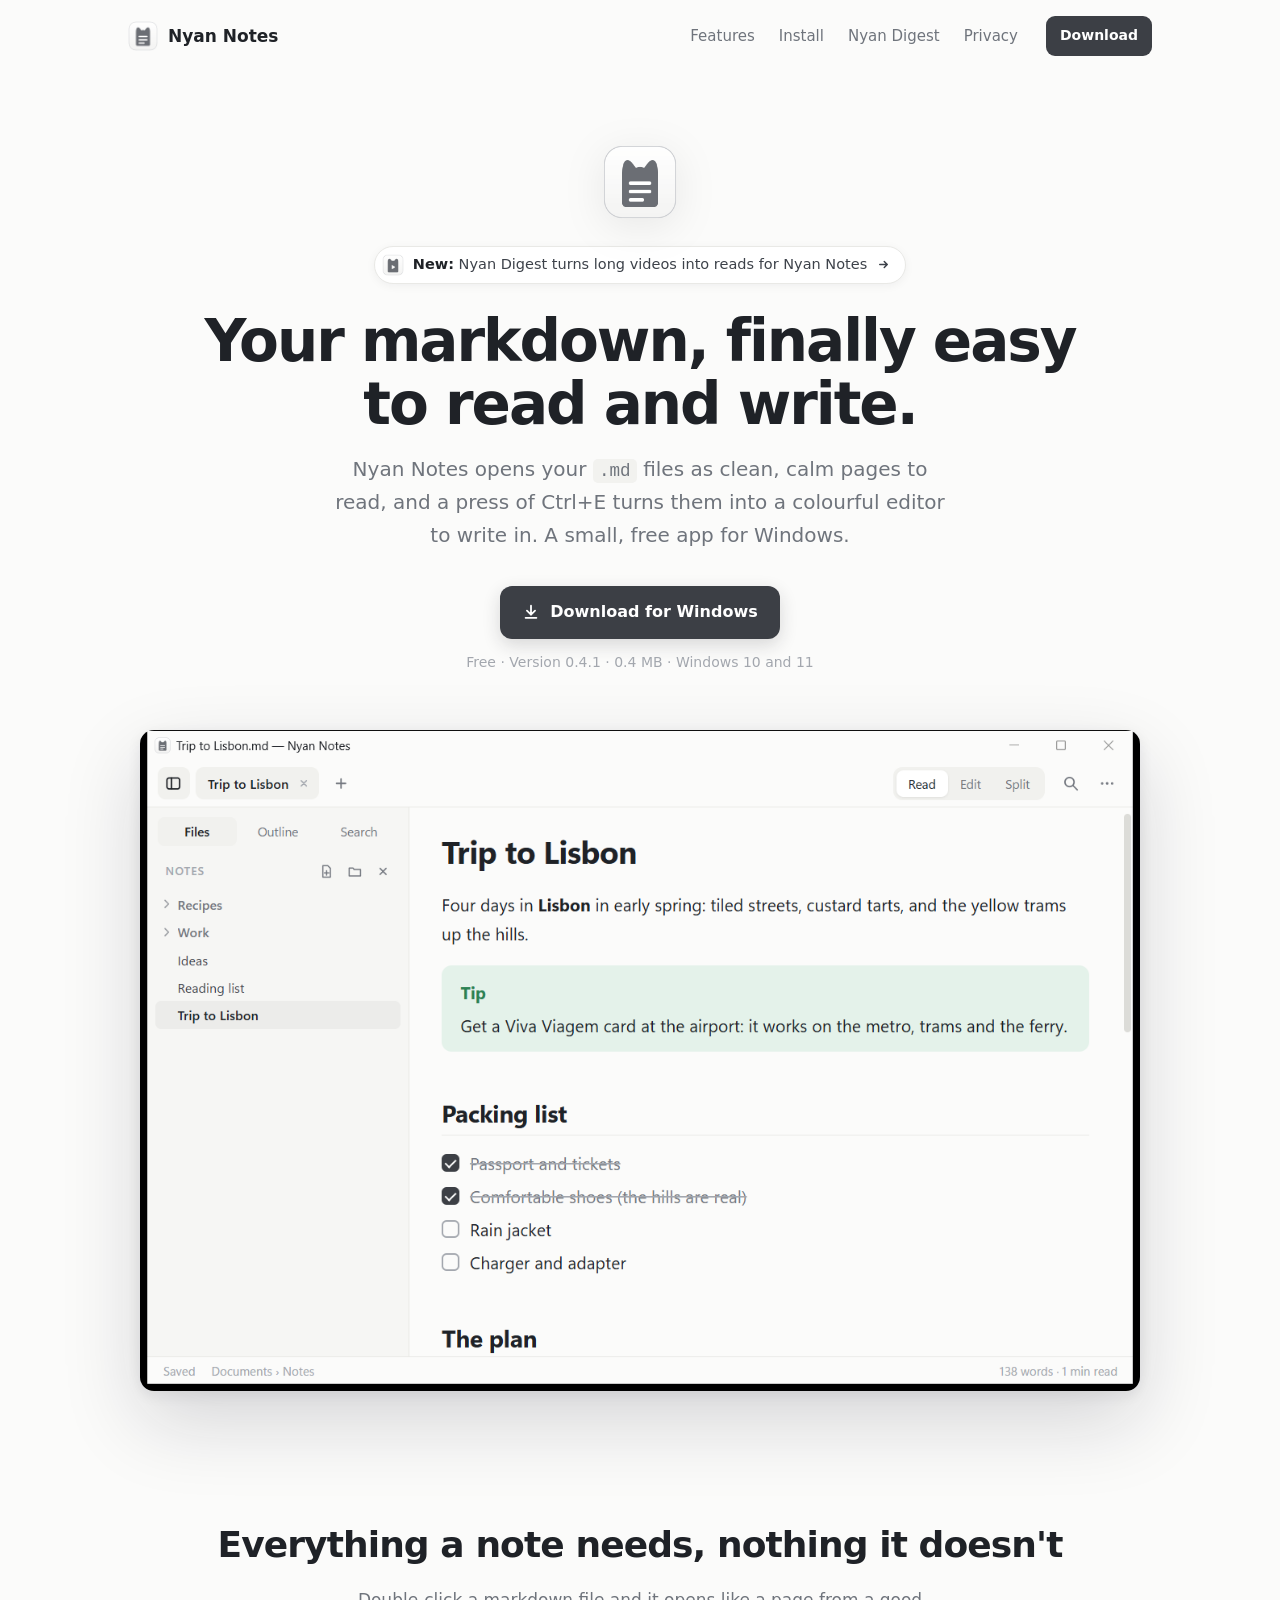
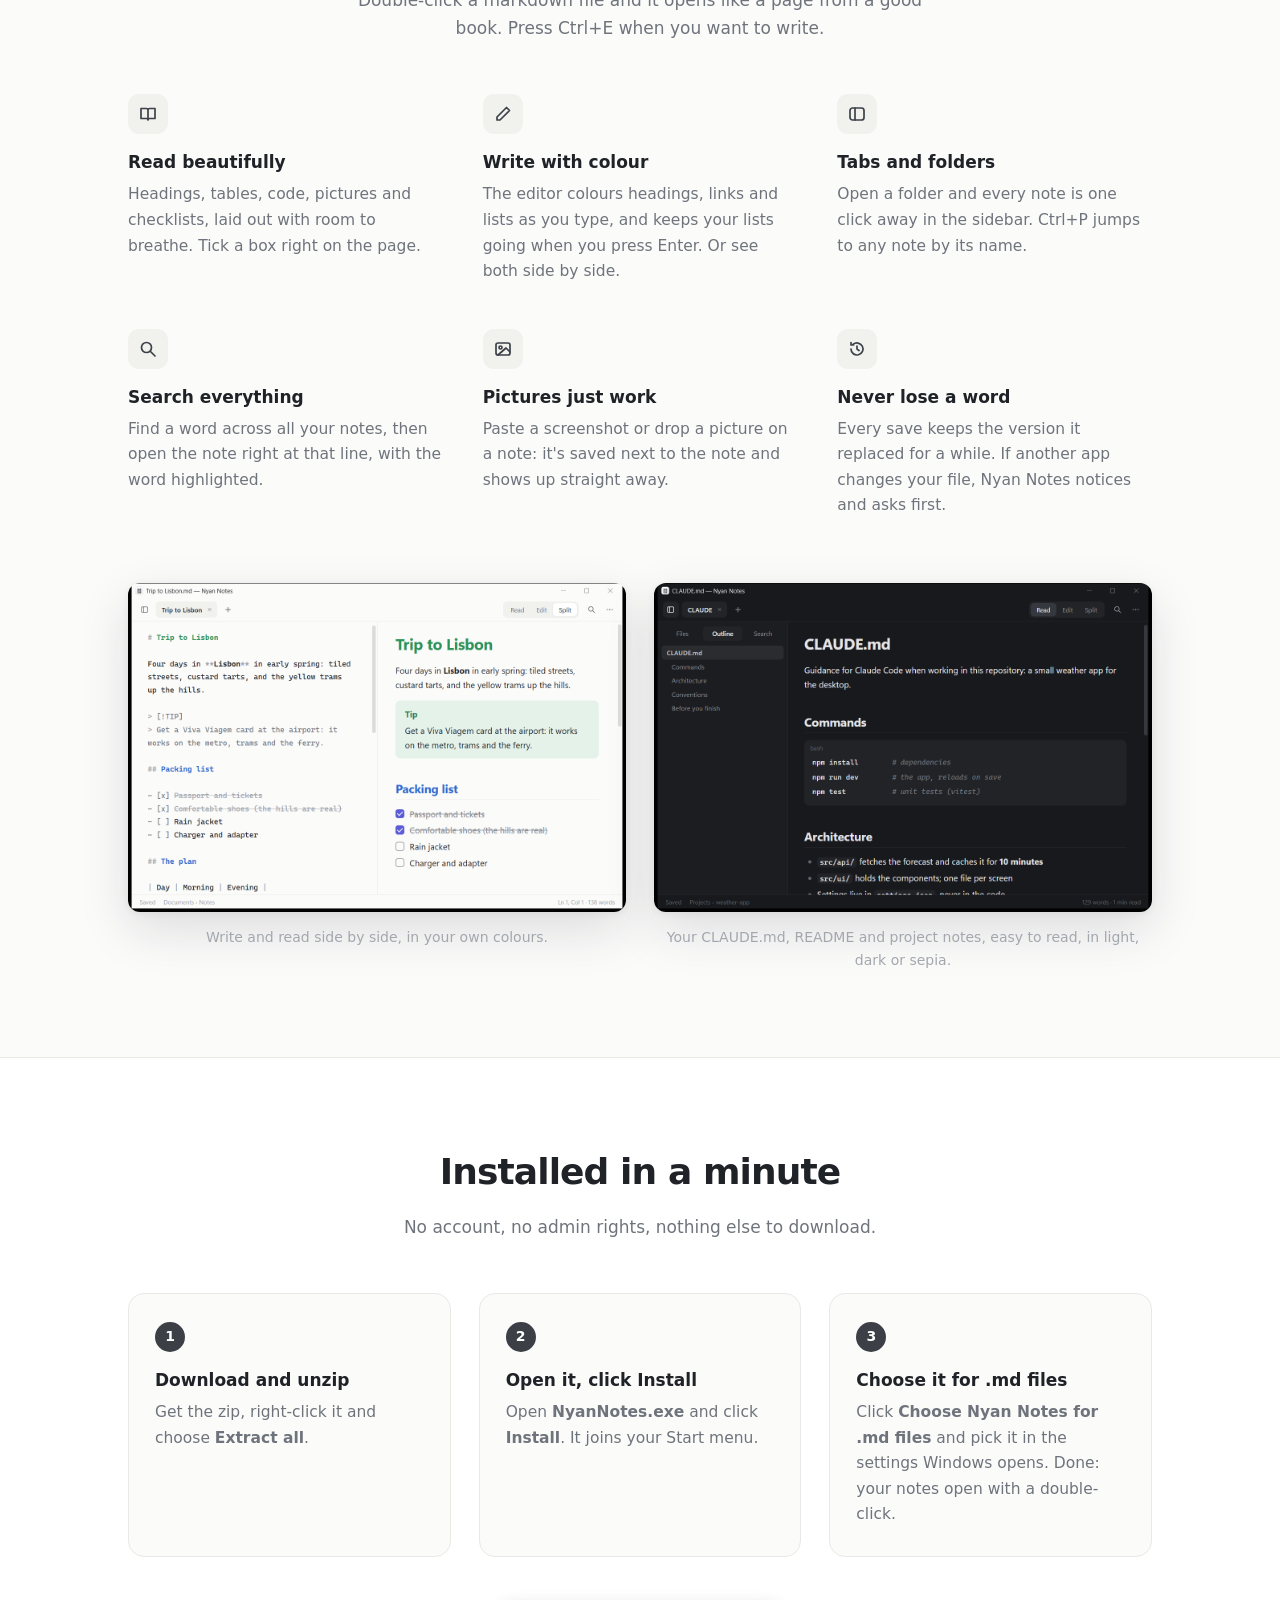
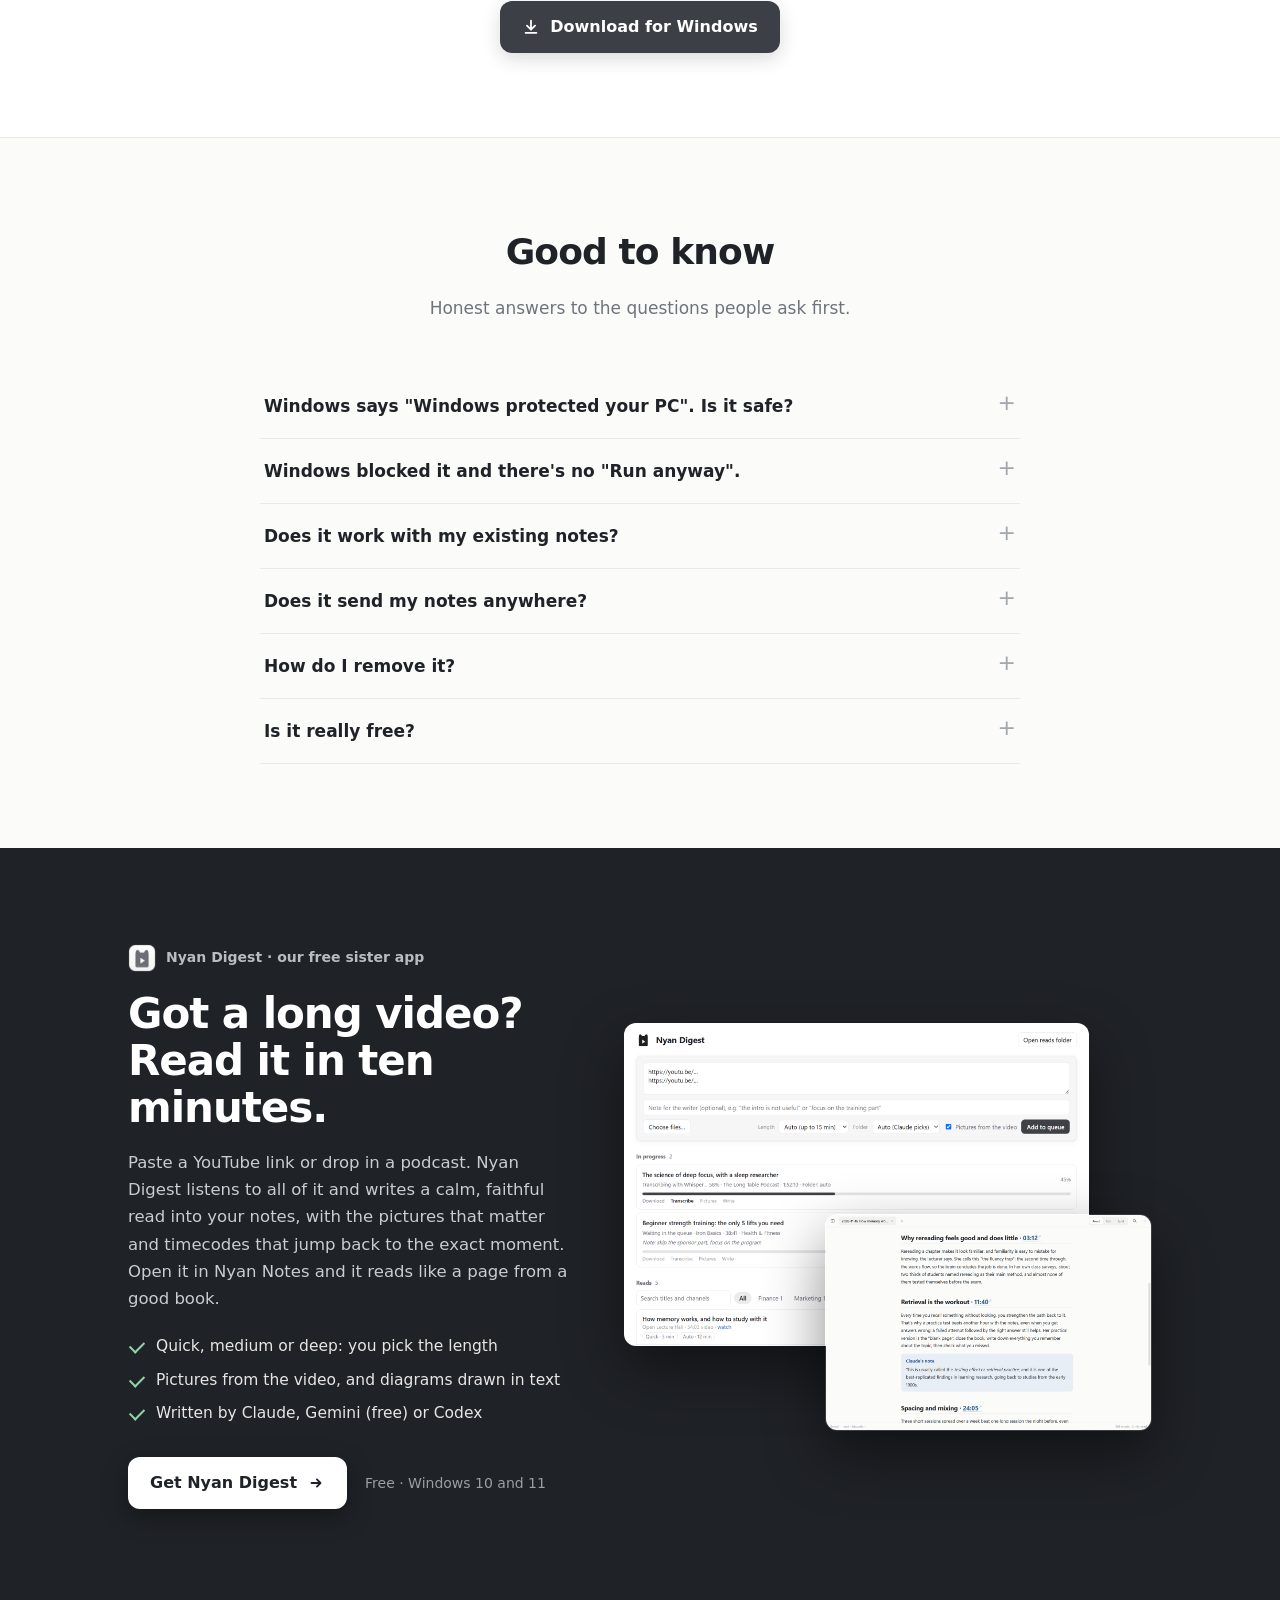
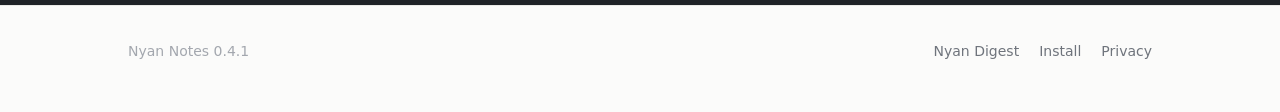
==== commit 530228c5: "Nyan Notes 0.4.1" ====
--- a/index.html
+++ b/index.html
@@ -6,7 +6,7 @@
 <title>Nyan Notes: read and write markdown, beautifully</title>
 <meta name="description" content="A free Windows app that opens your .md files as clean, readable pages, and lets you write them too. Tabs, folders, search, and nothing to sign up for.">
 <link rel="icon" href="assets/icon.png">
-<link rel="stylesheet" href="style.css">
+<link rel="stylesheet" href="style.css?v=2026-11-16c">
 </head>
 <body>
 <header class="wrap nav">
@@ -51,26 +51,6 @@
     </div>
   </section>
 
-  <section id="digest" class="digest">
-    <div class="wrap digest-grid">
-      <div class="digest-copy">
-        <div class="kicker"><img src="assets/digest-icon.png" alt="" width="28" height="28">Nyan Digest · our free sister app</div>
-        <h2>Got a long video?<br>Read it in ten minutes.</h2>
-        <p>Paste a YouTube link or drop in a podcast. Nyan Digest listens to all of it and writes a calm, faithful read into your notes, with the pictures that matter and timecodes that jump back to the exact moment. Open it in Nyan Notes and it reads like a page from a good book.</p>
-        <ul class="ticks">
-          <li>Quick, medium or deep: you pick the length</li>
-          <li>Pictures from the video, and diagrams drawn in text</li>
-          <li>Written by Claude, Gemini (free) or Codex</li>
-        </ul>
-        <div class="digest-cta"><a class="btn light" href="https://nyan-notes.github.io/digest/">Get Nyan Digest <svg viewBox="0 0 20 20"><path d="M5 10h10M11 6l4 4-4 4"/></svg></a><span>Free · Windows 10 and 11</span></div>
-      </div>
-      <a class="digest-shots" href="https://nyan-notes.github.io/digest/" aria-label="Nyan Digest">
-        <img class="s1" src="assets/digest-app.png" alt="Nyan Digest: paste YouTube links, watch the queue, find your reads by folder" width="1620" height="1128" loading="lazy">
-        <img class="s2" src="assets/digest-read.png" alt="A Nyan Digest read open in Nyan Notes, with timecodes and a note box" width="1240" height="820" loading="lazy">
-      </a>
-    </div>
-  </section>
-
   <section id="install" class="install">
     <div class="wrap">
       <h2>Installed in a minute</h2>
@@ -104,6 +84,25 @@
       </div>
     </div>
   </section>
+  <section id="digest" class="digest">
+    <div class="wrap digest-grid">
+      <div class="digest-copy">
+        <div class="kicker"><img src="assets/digest-icon.png" alt="" width="28" height="28">Nyan Digest · our free sister app</div>
+        <h2>Got a long video?<br>Read it in ten minutes.</h2>
+        <p>Paste a YouTube link or drop in a podcast. Nyan Digest listens to all of it and writes a calm, faithful read into your notes, with the pictures that matter and timecodes that jump back to the exact moment. Open it in Nyan Notes and it reads like a page from a good book.</p>
+        <ul class="ticks">
+          <li>Quick, medium or deep: you pick the length</li>
+          <li>Pictures from the video, and diagrams drawn in text</li>
+          <li>Written by Claude, Gemini (free) or Codex</li>
+        </ul>
+        <div class="digest-cta"><a class="btn light" href="https://nyan-notes.github.io/digest/">Get Nyan Digest <svg viewBox="0 0 20 20"><path d="M5 10h10M11 6l4 4-4 4"/></svg></a><span>Free · Windows 10 and 11</span></div>
+      </div>
+      <a class="digest-shots" href="https://nyan-notes.github.io/digest/" aria-label="Nyan Digest">
+        <img class="s1" src="assets/digest-app.png" alt="Nyan Digest: paste YouTube links, watch the queue, find your reads by folder" width="1620" height="1128" loading="lazy">
+        <img class="s2" src="assets/digest-read.png" alt="A Nyan Digest read open in Nyan Notes, with timecodes and a note box" width="1240" height="820" loading="lazy">
+      </a>
+    </div>
+  </section>
 </main>
 
 <footer>
